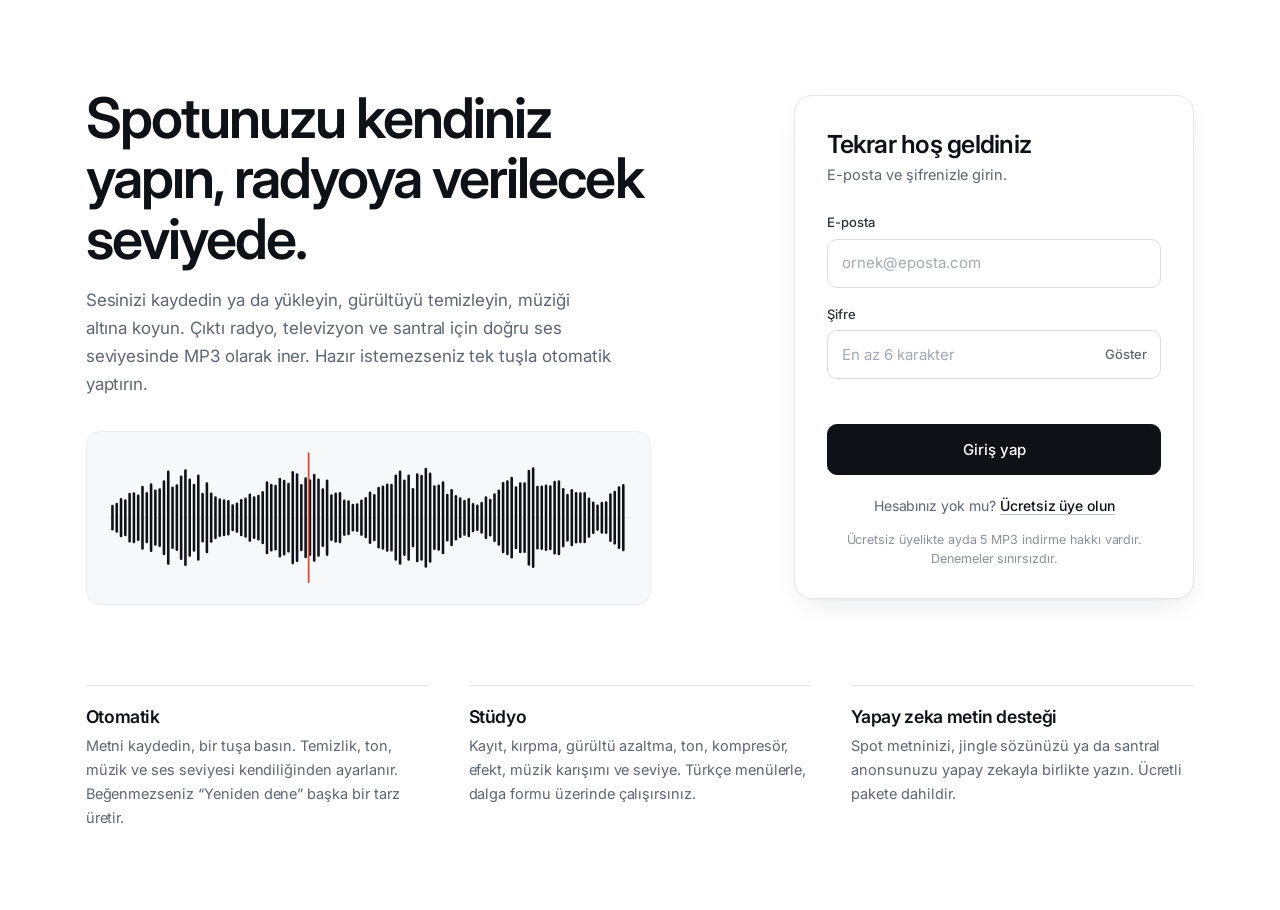
==== index.html @ ac388d84 "Add files via upload" ====
<!doctype html><html lang="tr"><head><meta charset="utf-8"><meta name="viewport" content="width=device-width,initial-scale=1,viewport-fit=cover"><link rel="preconnect" href="https://fonts.googleapis.com"><link rel="stylesheet" href="https://fonts.googleapis.com/css2?family=Inter:wght@400;450;500;600;650&display=swap&subset=latin-ext"><link rel="stylesheet" href="css/stil.css?v=87"><link rel="stylesheet" href="css/giris.css?v=87"><link rel="stylesheet" href="css/mobil.css?v=87"><link rel="icon" href="data:image/svg+xml,%3Csvg xmlns=%27http://www.w3.org/2000/svg%27 viewBox=%270 0 40 40%27%3E%3Ccircle cx=%2720%27 cy=%2720%27 r=%2720%27 fill=%27%23e03a2c%27/%3E%3Cg fill=%27%23fff%27%3E%3Crect x=%278%27 y=%2716.5%27 width=%272.6%27 height=%277%27 rx=%271.3%27/%3E%3Crect x=%2712.6%27 y=%2712%27 width=%272.6%27 height=%2716%27 rx=%271.3%27/%3E%3Crect x=%2717.2%27 y=%278.5%27 width=%272.6%27 height=%2723%27 rx=%271.3%27/%3E%3Crect x=%2721.8%27 y=%2714%27 width=%272.6%27 height=%2712%27 rx=%271.3%27/%3E%3Crect x=%2726.4%27 y=%2710.5%27 width=%272.6%27 height=%2719%27 rx=%271.3%27/%3E%3Crect x=%2731%27 y=%2716%27 width=%272.6%27 height=%278%27 rx=%271.3%27/%3E%3C/g%3E%3C/svg%3E"><link rel="manifest" href="manifest.webmanifest"><meta name="theme-color" content="#0e1116"><meta name="mobile-web-app-capable" content="yes"><meta name="apple-mobile-web-app-capable" content="yes"><meta name="apple-mobile-web-app-title" content="Ses Efekti"><meta name="apple-mobile-web-app-status-bar-style" content="black-translucent"><link rel="apple-touch-icon" href="img/apple-touch-icon.png"><title>Ses Efekti Spot Stüdyo — Radyo spotu, TV spotu, santral anonsu</title></head><body class="acikSayfa">
<div id="ustyer"></div>
<section class="kahraman">
<div>
<h1>Spotunuzu kendiniz yapın, radyoya verilecek seviyede.</h1>
<p class="alt">Sesinizi kaydedin ya da yükleyin, gürültüyü temizleyin, müziği altına koyun. Çıktı radyo, televizyon ve santral için doğru ses seviyesinde MP3 olarak iner. Hazır istemezseniz tek tuşla otomatik yaptırın.</p>
<div class="konsol" style="margin-top:2rem"><svg viewBox="0 0 612 160" role="img" aria-label="Ses dalgası örneği"><defs><linearGradient id="g" x1="0" y1="0" x2="0" y2="1"><stop offset="0" stop-color="#e0bd6a"/><stop offset="1" stop-color="#9a7a30"/></linearGradient></defs><line x1="0" y1="80" x2="612" y2="80" stroke="#323840"/><rect x="6" y="65.0" width="3" height="30.0" rx="1.5" fill="url(#g)"/><rect x="11" y="62.6" width="3" height="34.9" rx="1.5" fill="url(#g)"/><rect x="16" y="57.2" width="3" height="45.7" rx="1.5" fill="url(#g)"/><rect x="21" y="58.5" width="3" height="43.1" rx="1.5" fill="url(#g)"/><rect x="26" y="51.0" width="3" height="57.9" rx="1.5" fill="url(#g)"/><rect x="31" y="50.3" width="3" height="59.4" rx="1.5" fill="url(#g)"/><rect x="36" y="52.9" width="3" height="54.2" rx="1.5" fill="url(#g)"/><rect x="41" y="42.8" width="3" height="74.5" rx="1.5" fill="url(#g)"/><rect x="46" y="50.2" width="3" height="59.5" rx="1.5" fill="url(#g)"/><rect x="51" y="40.0" width="3" height="80.0" rx="1.5" fill="url(#g)"/><rect x="56" y="47.2" width="3" height="65.6" rx="1.5" fill="url(#g)"/><rect x="61" y="45.8" width="3" height="68.4" rx="1.5" fill="url(#g)"/><rect x="66" y="36.4" width="3" height="87.3" rx="1.5" fill="url(#g)"/><rect x="71" y="25.0" width="3" height="110.0" rx="1.5" fill="url(#g)"/><rect x="76" y="43.7" width="3" height="72.7" rx="1.5" fill="url(#g)"/><rect x="81" y="41.1" width="3" height="77.8" rx="1.5" fill="url(#g)"/><rect x="86" y="30.8" width="3" height="98.4" rx="1.5" fill="url(#g)"/><rect x="91" y="23.6" width="3" height="112.8" rx="1.5" fill="url(#g)"/><rect x="96" y="34.5" width="3" height="91.1" rx="1.5" fill="url(#g)"/><rect x="101" y="40.4" width="3" height="79.2" rx="1.5" fill="url(#g)"/><rect x="106" y="29.7" width="3" height="100.6" rx="1.5" fill="url(#g)"/><rect x="111" y="51.1" width="3" height="57.8" rx="1.5" fill="url(#g)"/><rect x="116" y="38.6" width="3" height="82.9" rx="1.5" fill="url(#g)"/><rect x="121" y="50.7" width="3" height="58.6" rx="1.5" fill="url(#g)"/><rect x="126" y="55.0" width="3" height="50.0" rx="1.5" fill="url(#g)"/><rect x="131" y="57.5" width="3" height="45.1" rx="1.5" fill="url(#g)"/><rect x="136" y="58.4" width="3" height="43.2" rx="1.5" fill="url(#g)"/><rect x="141" y="59.4" width="3" height="41.3" rx="1.5" fill="url(#g)"/><rect x="146" y="64.3" width="3" height="31.4" rx="1.5" fill="url(#g)"/><rect x="151" y="62.3" width="3" height="35.4" rx="1.5" fill="url(#g)"/><rect x="156" y="58.3" width="3" height="43.4" rx="1.5" fill="url(#g)"/><rect x="161" y="56.6" width="3" height="46.7" rx="1.5" fill="url(#g)"/><rect x="166" y="51.8" width="3" height="56.4" rx="1.5" fill="url(#g)"/><rect x="171" y="55.1" width="3" height="49.7" rx="1.5" fill="url(#g)"/><rect x="176" y="53.3" width="3" height="53.3" rx="1.5" fill="url(#g)"/><rect x="181" y="49.0" width="3" height="62.0" rx="1.5" fill="url(#g)"/><rect x="186" y="37.5" width="3" height="85.1" rx="1.5" fill="url(#g)"/><rect x="191" y="40.6" width="3" height="78.7" rx="1.5" fill="url(#g)"/><rect x="196" y="41.6" width="3" height="76.7" rx="1.5" fill="url(#g)"/><rect x="201" y="33.6" width="3" height="92.8" rx="1.5" fill="url(#g)"/><rect x="206" y="35.8" width="3" height="88.3" rx="1.5" fill="url(#g)"/><rect x="211" y="39.2" width="3" height="81.5" rx="1.5" fill="url(#g)"/><rect x="216" y="25.6" width="3" height="108.8" rx="1.5" fill="url(#g)"/><rect x="221" y="28.2" width="3" height="103.6" rx="1.5" fill="url(#g)"/><rect x="226" y="40.8" width="3" height="78.4" rx="1.5" fill="url(#g)"/><rect x="231" y="32.9" width="3" height="94.3" rx="1.5" fill="url(#g)"/><rect x="236" y="35.3" width="3" height="89.3" rx="1.5" fill="url(#g)"/><rect x="241" y="28.7" width="3" height="102.7" rx="1.5" fill="url(#g)"/><rect x="246" y="34.3" width="3" height="91.3" rx="1.5" fill="url(#g)"/><rect x="251" y="45.8" width="3" height="68.3" rx="1.5" fill="url(#g)"/><rect x="256" y="35.4" width="3" height="89.1" rx="1.5" fill="url(#g)"/><rect x="261" y="52.7" width="3" height="54.5" rx="1.5" fill="url(#g)"/><rect x="266" y="50.8" width="3" height="58.4" rx="1.5" fill="url(#g)"/><rect x="271" y="50.2" width="3" height="59.5" rx="1.5" fill="url(#g)"/><rect x="276" y="58.8" width="3" height="42.4" rx="1.5" fill="url(#g)"/><rect x="281" y="59.7" width="3" height="40.7" rx="1.5" fill="url(#g)"/><rect x="286" y="63.8" width="3" height="32.3" rx="1.5" fill="url(#g)"/><rect x="291" y="63.2" width="3" height="33.6" rx="1.5" fill="url(#g)"/><rect x="296" y="58.8" width="3" height="42.4" rx="1.5" fill="url(#g)"/><rect x="301" y="56.0" width="3" height="48.0" rx="1.5" fill="url(#g)"/><rect x="306" y="49.4" width="3" height="61.2" rx="1.5" fill="url(#g)"/><rect x="311" y="52.4" width="3" height="55.1" rx="1.5" fill="url(#g)"/><rect x="316" y="44.1" width="3" height="71.9" rx="1.5" fill="url(#g)"/><rect x="321" y="42.6" width="3" height="74.7" rx="1.5" fill="url(#g)"/><rect x="326" y="40.2" width="3" height="79.6" rx="1.5" fill="url(#g)"/><rect x="331" y="40.5" width="3" height="78.9" rx="1.5" fill="url(#g)"/><rect x="336" y="29.7" width="3" height="100.6" rx="1.5" fill="url(#g)"/><rect x="341" y="25.1" width="3" height="109.8" rx="1.5" fill="url(#g)"/><rect x="346" y="35.6" width="3" height="88.9" rx="1.5" fill="url(#g)"/><rect x="351" y="29.7" width="3" height="100.6" rx="1.5" fill="url(#g)"/><rect x="356" y="45.4" width="3" height="69.2" rx="1.5" fill="url(#g)"/><rect x="361" y="28.1" width="3" height="103.8" rx="1.5" fill="url(#g)"/><rect x="366" y="29.9" width="3" height="100.2" rx="1.5" fill="url(#g)"/><rect x="371" y="21.7" width="3" height="116.7" rx="1.5" fill="url(#g)"/><rect x="376" y="27.5" width="3" height="105.0" rx="1.5" fill="url(#g)"/><rect x="381" y="42.2" width="3" height="75.6" rx="1.5" fill="url(#g)"/><rect x="386" y="41.4" width="3" height="77.2" rx="1.5" fill="url(#g)"/><rect x="391" y="37.5" width="3" height="85.1" rx="1.5" fill="url(#g)"/><rect x="396" y="52.2" width="3" height="55.6" rx="1.5" fill="url(#g)"/><rect x="401" y="46.6" width="3" height="66.7" rx="1.5" fill="url(#g)"/><rect x="406" y="53.5" width="3" height="53.0" rx="1.5" fill="url(#g)"/><rect x="411" y="56.3" width="3" height="47.4" rx="1.5" fill="url(#g)"/><rect x="416" y="59.0" width="3" height="42.1" rx="1.5" fill="url(#g)"/><rect x="421" y="57.2" width="3" height="45.6" rx="1.5" fill="url(#g)"/><rect x="426" y="63.0" width="3" height="33.9" rx="1.5" fill="url(#g)"/><rect x="431" y="64.5" width="3" height="31.0" rx="1.5" fill="url(#g)"/><rect x="436" y="61.3" width="3" height="37.4" rx="1.5" fill="url(#g)"/><rect x="441" y="55.1" width="3" height="49.9" rx="1.5" fill="url(#g)"/><rect x="446" y="58.0" width="3" height="44.0" rx="1.5" fill="url(#g)"/><rect x="451" y="51.5" width="3" height="57.0" rx="1.5" fill="url(#g)"/><rect x="456" y="47.1" width="3" height="65.7" rx="1.5" fill="url(#g)"/><rect x="461" y="38.5" width="3" height="83.0" rx="1.5" fill="url(#g)"/><rect x="466" y="36.3" width="3" height="87.4" rx="1.5" fill="url(#g)"/><rect x="471" y="32.4" width="3" height="95.2" rx="1.5" fill="url(#g)"/><rect x="476" y="43.3" width="3" height="73.5" rx="1.5" fill="url(#g)"/><rect x="481" y="38.6" width="3" height="82.9" rx="1.5" fill="url(#g)"/><rect x="486" y="38.8" width="3" height="82.4" rx="1.5" fill="url(#g)"/><rect x="491" y="24.1" width="3" height="111.8" rx="1.5" fill="url(#g)"/><rect x="496" y="21.4" width="3" height="117.2" rx="1.5" fill="url(#g)"/><rect x="501" y="42.9" width="3" height="74.1" rx="1.5" fill="url(#g)"/><rect x="506" y="42.4" width="3" height="75.2" rx="1.5" fill="url(#g)"/><rect x="511" y="41.4" width="3" height="77.3" rx="1.5" fill="url(#g)"/><rect x="516" y="42.1" width="3" height="75.9" rx="1.5" fill="url(#g)"/><rect x="521" y="37.0" width="3" height="86.0" rx="1.5" fill="url(#g)"/><rect x="526" y="36.3" width="3" height="87.5" rx="1.5" fill="url(#g)"/><rect x="531" y="45.3" width="3" height="69.3" rx="1.5" fill="url(#g)"/><rect x="536" y="52.2" width="3" height="55.7" rx="1.5" fill="url(#g)"/><rect x="541" y="46.6" width="3" height="66.7" rx="1.5" fill="url(#g)"/><rect x="546" y="50.0" width="3" height="60.0" rx="1.5" fill="url(#g)"/><rect x="551" y="50.4" width="3" height="59.3" rx="1.5" fill="url(#g)"/><rect x="556" y="50.2" width="3" height="59.5" rx="1.5" fill="url(#g)"/><rect x="561" y="56.5" width="3" height="46.9" rx="1.5" fill="url(#g)"/><rect x="566" y="61.1" width="3" height="37.8" rx="1.5" fill="url(#g)"/><rect x="571" y="64.6" width="3" height="30.8" rx="1.5" fill="url(#g)"/><rect x="576" y="61.4" width="3" height="37.3" rx="1.5" fill="url(#g)"/><rect x="581" y="60.9" width="3" height="38.2" rx="1.5" fill="url(#g)"/><rect x="586" y="51.6" width="3" height="56.8" rx="1.5" fill="url(#g)"/><rect x="591" y="48.6" width="3" height="62.8" rx="1.5" fill="url(#g)"/><rect x="596" y="43.4" width="3" height="73.1" rx="1.5" fill="url(#g)"/><rect x="601" y="40.9" width="3" height="78.2" rx="1.5" fill="url(#g)"/><line x1="236" y1="4" x2="236" y2="156" stroke="#e0452f" stroke-width="2"/></svg></div>
</div>
<div class="kart giris-kutu" id="giris">
<h2 class="gbaslik" id="gBaslik">Tekrar hoş geldiniz</h2>
<p class="galt" id="gAlt">E-posta ve şifrenizle girin.</p>
<form id="f" autocomplete="on">
<div class="alan" id="adAlan" style="display:none"><label for="ad">Ad Soyad</label><input id="ad" type="text" autocomplete="name" placeholder="Adınız ve soyadınız"></div>
<div class="alan" id="telAlan" style="display:none"><label for="tel">Telefon <span class="ops">(isteğe bağlı)</span></label><input id="tel" type="tel" autocomplete="tel" placeholder="05XX XXX XX XX"><div class="ipucu">Size bildirim ve güncellemeleri iletebilmemiz için telefon numaranızı yazmanız iyi olur.</div></div>
<div class="alan"><label for="eposta">E-posta</label><input id="eposta" type="email" required autocomplete="email" placeholder="ornek@eposta.com"></div>
<div class="alan"><label for="sifre">Şifre</label><div class="sifreKap"><input id="sifre" type="password" required minlength="6" autocomplete="current-password" placeholder="En az 6 karakter"><button type="button" id="goz" class="goz" aria-label="Şifreyi göster">Göster</button></div></div>
<div class="hata" id="hata"></div>
<button class="btn ana gonder" id="gonder">Giriş yap</button>
<p class="gdeg" id="gDeg">Hesabınız yok mu? <a href="#" id="sk-kayit">Ücretsiz üye olun</a></p>
<p class="gnot">Ücretsiz üyelikte ayda 5 MP3 indirme hakkı vardır. Denemeler sınırsızdır.</p>
</form></div>
</section>
<section class="kapilar"><div class="izgara g3">
<div class="kart kapi"><h3>Otomatik</h3><p>Metni kaydedin, bir tuşa basın. Temizlik, ton, müzik ve ses seviyesi kendiliğinden ayarlanır. Beğenmezseniz “Yeniden dene” başka bir tarz üretir.</p></div>
<div class="kart kapi"><h3>Stüdyo</h3><p>Kayıt, kırpma, gürültü azaltma, ton, kompresör, efekt, müzik karışımı ve seviye. Türkçe menülerle, dalga formu üzerinde çalışırsınız.</p></div>
<div class="kart kapi"><h3>Yapay zeka metin desteği</h3><p>Spot metninizi, jingle sözünüzü ya da santral anonsunuzu yapay zekayla birlikte yazın. Ücretli pakete dahildir.</p></div>
</div></section>
<script src="js/vendor/supabase.js"></script><script src="js/config.js?v=87"></script><script src="js/veri.js?v=87"></script><script src="js/dil.js?v=87"></script><script src="js/ortak.js?v=87"></script>
<script>
(async function(){
 var o=await Veri.oturum(); await ustCubuk('',o);
 var kayit=false;
 function telTemizle(s){s=(s||'').replace(/[\s()\-]/g,'');if(!s)return '';var m=s.match(/^(?:\+90|90|0)?(5\d{9})$/);return m?('0'+m[1]):null;}
 function mod(k){kayit=k;$('#adAlan').style.display=k?'block':'none';$('#telAlan').style.display=k?'block':'none';$('#gonder').textContent=k?'Ücretsiz üye ol':'Giriş yap';$('#gBaslik').textContent=k?'Hesabınızı oluşturun':'Tekrar hoş geldiniz';$('#gAlt').textContent=k?'Spotunuzu hemen yapmaya başlayın.':'E-posta ve şifrenizle girin.';$('#gDeg').innerHTML=k?'Zaten üye misiniz? <a href="#" id="sk-giris">Giriş yapın</a>':'Hesabınız yok mu? <a href="#" id="sk-kayit">Ücretsiz üye olun</a>';$('#sifre').autocomplete=k?'new-password':'current-password';$('#hata').textContent='';bagla();}
 function bagla(){var a=$('#sk-giris'),b=$('#sk-kayit');if(a)a.onclick=function(e){e.preventDefault();mod(false)};if(b)b.onclick=function(e){e.preventDefault();mod(true)};}
 bagla();
 $('#goz').onclick=function(){var s=$('#sifre'),g=s.type==='password';s.type=g?'text':'password';this.textContent=g?'Gizle':'Göster';this.setAttribute('aria-label',g?'Şifreyi gizle':'Şifreyi göster');};
 if(o){$('#giris').innerHTML='<h3 style="font-size:1.6rem;margin-bottom:.6rem">Hoş geldiniz</h3><p class="sol" style="margin-bottom:1rem">'+esc(o.ad||o.email)+' olarak giriş yaptınız.</p><a class="btn ana" href="studyo">Stüdyoya git</a> <a class="btn" href="panel">Panelim</a>';return;}
 $('#f').onsubmit=async function(e){e.preventDefault();$('#hata').textContent='';$('#gonder').disabled=true;
  try{ var tel=telTemizle($('#tel').value); if(kayit&&tel===null) throw new Error('Telefon numarasını 05XX XXX XX XX biçiminde yazın ya da boş bırakın.');
   if(kayit) await Veri.kayit($('#eposta').value.trim(),$('#sifre').value,$('#ad').value.trim(),tel||''); else await Veri.giris($('#eposta').value.trim(),$('#sifre').value); location.href='studyo'; }
  catch(x){$('#hata').textContent=x.message;} $('#gonder').disabled=false;};
})();
</script></body></html>
---- css/stil.css ----
:root{--bg:#121417;--y1:#181b1f;--y2:#1f2328;--y3:#292e35;--cizgi:#323840;--yazi:#e9e4d8;--sol:#a39f93;--pirinc:#c8a24c;--pirinc2:#e0bd6a;--kirmizi:#e0452f;--yesil:#5fae8a;--muzik:#4f9aa0;--ses:#c8a24c;--r:6px}
*{box-sizing:border-box;margin:0}
html,body{height:100%}
body{background:var(--bg);color:var(--yazi);font:15px/1.5 'Barlow',system-ui,sans-serif;-webkit-font-smoothing:antialiased;font-variant-numeric:tabular-nums}
a{color:var(--pirinc2);text-decoration:none}a:hover{text-decoration:underline}
h1,h2,h3{font-family:'Barlow Condensed','Barlow',sans-serif;font-weight:600;letter-spacing:.01em;line-height:1.1}
button,input,select,textarea{font:inherit;color:inherit}
:focus-visible{outline:2px solid var(--pirinc2);outline-offset:2px}
.btn{background:var(--y3);border:1px solid var(--cizgi);color:var(--yazi);padding:.5rem .95rem;border-radius:var(--r);cursor:pointer;transition:background .15s,border-color .15s}
.btn:hover{background:#333a43;border-color:#47505b}
.btn.ana{background:var(--pirinc);border-color:var(--pirinc);color:#1a1507;font-weight:600}
.btn.ana:hover{background:var(--pirinc2)}
.btn.kayit{background:var(--kirmizi);border-color:var(--kirmizi);color:#fff;font-weight:600}
.btn.kucuk{padding:.25rem .6rem;font-size:13px}
.btn:disabled{opacity:.45;cursor:not-allowed}
input[type=text],input[type=email],input[type=password],input[type=number],input[type=search],select,textarea{background:var(--y1);border:1px solid var(--cizgi);border-radius:var(--r);padding:.5rem .65rem;width:100%}
input:focus,select:focus,textarea:focus{border-color:var(--pirinc);outline:none}
label{display:block;font-size:13px;color:var(--sol);margin-bottom:.25rem}
.ust{display:flex;align-items:center;gap:1.2rem;padding:.7rem 1.2rem;background:var(--y1);border-bottom:1px solid var(--cizgi)}
.logo{font-family:'Barlow Condensed';font-weight:700;font-size:1.45rem;letter-spacing:.02em;color:var(--yazi)}
.logo i{display:inline-block;width:.55em;height:.55em;border-radius:50%;background:var(--kirmizi);margin-right:.35em;vertical-align:.05em}
.ust nav{display:flex;gap:1rem;flex:1}
.ust nav a{color:var(--sol)}.ust nav a.acik,.ust nav a:hover{color:var(--yazi);text-decoration:none}
.sag{display:flex;align-items:center;gap:.8rem;font-size:14px;color:var(--sol)}
.kota{background:var(--y2);border:1px solid var(--cizgi);border-radius:99px;padding:.2rem .8rem;color:var(--yazi);font-size:13px}
.sayfa{max-width:1100px;margin:0 auto;padding:1.5rem 1.2rem 4rem}
.kart{background:var(--y1);border:1px solid var(--cizgi);border-radius:10px;padding:1.2rem}
.izgara{display:grid;gap:1rem}
.g3{grid-template-columns:repeat(auto-fit,minmax(250px,1fr))}
.g4{grid-template-columns:repeat(auto-fit,minmax(170px,1fr))}
.sayi{font-family:'Barlow Condensed';font-size:2.4rem;font-weight:600;color:var(--pirinc2)}
.sol{color:var(--sol)}
table{width:100%;border-collapse:collapse}
th,td{text-align:left;padding:.55rem .6rem;border-bottom:1px solid var(--cizgi);font-size:14px}
th{color:var(--sol);font-weight:500}
.etiket{display:inline-block;padding:.05rem .55rem;border-radius:99px;font-size:12px;background:var(--y3);border:1px solid var(--cizgi)}
.etiket.p{background:rgba(200,162,76,.15);border-color:var(--pirinc);color:var(--pirinc2)}
#toast{position:fixed;bottom:1.2rem;left:50%;transform:translateX(-50%);background:var(--y3);border:1px solid var(--pirinc);padding:.6rem 1rem;border-radius:var(--r);z-index:99;opacity:0;pointer-events:none;transition:opacity .2s}
#toast.goster{opacity:1}
.sekme{display:flex;gap:.2rem;border-bottom:1px solid var(--cizgi);margin-bottom:1rem;flex-wrap:wrap}
.sekme button{background:none;border:0;padding:.6rem 1rem;color:var(--sol);cursor:pointer;border-bottom:2px solid transparent}
.sekme button.acik{color:var(--yazi);border-color:var(--pirinc)}
.deneme{background:rgba(200,162,76,.12);border-bottom:1px solid var(--pirinc);padding:.35rem 1rem;font-size:13px;text-align:center}
/* giriş sayfası */
.kahraman{display:grid;grid-template-columns:1.15fr 1fr;gap:3rem;align-items:center;max-width:1100px;margin:0 auto;padding:4rem 1.2rem 2rem}
.kahraman h1{font-size:clamp(2.6rem,6vw,4.6rem);margin-bottom:1rem}
.kahraman p.alt{color:var(--sol);font-size:1.1rem;max-width:34em}
.konsol{background:var(--y1);border:1px solid var(--cizgi);border-radius:12px;padding:1rem}
.konsol svg{width:100%;height:auto;display:block}
.kapilar{max-width:1100px;margin:0 auto;padding:1rem 1.2rem 4rem}
.kapi{padding:1.2rem}.kapi h3{font-size:1.5rem;margin-bottom:.4rem}.kapi p{color:var(--sol);font-size:14px}
.yakinda{opacity:.6}
.giris-kutu{max-width:400px;padding:1.8rem 1.6rem;border-radius:14px;box-shadow:0 20px 50px rgba(0,0,0,.35)}
.giris-kutu .alan{margin-bottom:1rem}
.giris-kutu label{display:block;font-size:13px;color:var(--sol);margin-bottom:.3rem}
.giris-kutu input{padding:.75rem .85rem;border-radius:9px;font-size:15px}
.gbaslik{font-size:1.9rem;margin-bottom:.25rem}.galt{color:var(--sol);font-size:14px;margin-bottom:1.3rem}
.sifreKap{position:relative}.sifreKap input{padding-right:4.6rem}
.goz{position:absolute;right:.4rem;top:50%;transform:translateY(-50%);background:none;border:0;color:var(--pirinc2);cursor:pointer;font-size:13px;padding:.35rem .5rem;border-radius:6px}.goz:hover{background:var(--y3)}
.gonder{width:100%;padding:.8rem;border-radius:9px;font-size:16px}
.gdeg{text-align:center;margin-top:1rem;font-size:14px}.gnot{text-align:center;color:var(--sol);font-size:12.5px;margin-top:.7rem}
.hata{color:#ff8f7e;font-size:14px;min-height:1.3em;margin:.4rem 0}
@media(max-width:800px){.kahraman{grid-template-columns:1fr;padding-top:2rem}.ust{flex-wrap:wrap}}
@media(prefers-reduced-motion:reduce){*{transition:none!important;animation:none!important}}
:root{color-scheme:dark}input[type=date]{background:var(--y1);border:1px solid var(--cizgi);border-radius:var(--r);padding:.4rem .5rem}
.logo b{font-weight:700}.logo span{font-weight:500;opacity:.55}
.gbBtn{background:transparent;border:1px solid var(--cizgi);color:var(--yazi);border-radius:8px;padding:.3rem .8rem;font-size:13.5px;cursor:pointer}.gbBtn:hover{border-color:#8fb0e6;color:#1f5fd6}

.ops{opacity:.65;font-weight:400}.ipucu{color:var(--sol);font-size:12.5px;margin-top:.35rem}
.logo .logoIk{display:inline-block;vertical-align:-.25em;margin-right:.45em}
#altBilgi{text-align:center;padding:1.6rem 1rem 2.2rem;font-size:13px;color:var(--sol)}#altBilgi a{color:inherit;text-decoration:none;font-weight:600}
.hkSayfa{max-width:760px}.hkSayfa h1{font-size:2rem;margin:.2rem 0 1rem}.hkSayfa p{line-height:1.75;margin:0 0 1.1rem;font-size:16px}.hkSayfa .hkIletisim{margin-top:1.6rem;padding-top:1.2rem;border-top:1px solid var(--cizgi)}
.hkSayfa h2{font-size:1.15rem;margin:1.4rem 0 .4rem}#altBilgi a{color:inherit;text-decoration:underline}
.ust .logo{display:inline-flex;align-items:center}.ust .logo b{line-height:1;display:block}.ust .logo span{line-height:1}
.ust .logo b{position:relative;top:.1em}
---- css/giris.css ----
/* Ana sayfa: beyaz, sade, kurumsal */
body.acikSayfa{--bg:#fff;--y1:#fff;--y2:#f5f6f8;--y3:#f0f1f4;--cizgi:#e4e6eb;--yazi:#0e1116;--sol:#5d6572;--pirinc:#0e1116;--pirinc2:#0e1116;--kirmizi:#e0452f;
 background:#fff;color:#0e1116;font:15px/1.6 'Inter',system-ui,-apple-system,'Segoe UI',sans-serif;letter-spacing:-.003em;color-scheme:light}
body.acikSayfa a{color:#0e1116;text-decoration:underline;text-decoration-color:#b9bec7;text-underline-offset:3px}
body.acikSayfa a:hover{text-decoration-color:#0e1116}
body.acikSayfa h1,body.acikSayfa h2,body.acikSayfa h3{font-family:'Inter',system-ui,sans-serif;font-weight:600;letter-spacing:-.025em;line-height:1.12}
/* üst çubuk */
body.acikSayfa .ust{background:#fff;border-bottom:1px solid #eceef2;padding:.85rem 1.6rem}
body.acikSayfa .logo{font-family:'Inter',system-ui,sans-serif;font-size:1.08rem;letter-spacing:-.02em;text-decoration:none;color:#0e1116}
body.acikSayfa .logo b{font-weight:650}.body .logo span{opacity:.5}
body.acikSayfa .logo span{font-weight:450;opacity:.5}
body.acikSayfa .ust nav a{color:#5d6572;text-decoration:none;font-size:14px}
body.acikSayfa .ust nav a:hover,body.acikSayfa .ust nav a.acik{color:#0e1116}
body.acikSayfa .sag{color:#5d6572}
body.acikSayfa .dilSec{border-color:#dfe2e8;border-radius:8px}
body.acikSayfa .dilSec button{color:#5d6572;font-weight:500}
body.acikSayfa .dilSec button.acik{background:#0e1116;color:#fff}
body.acikSayfa .btn{background:#fff;border:1px solid #dfe2e8;color:#0e1116;border-radius:9px;padding:.45rem .9rem;font-weight:500;text-decoration:none}
body.acikSayfa .btn:hover{background:#f5f6f8;border-color:#c9ced6}
body.acikSayfa .btn.ana{background:#0e1116;border-color:#0e1116;color:#fff}
body.acikSayfa .btn.ana:hover{background:#2a2f38}
/* ilk ekran */
body.acikSayfa .kahraman{max-width:1160px;grid-template-columns:1.1fr .9fr;gap:5rem;padding:5.5rem 1.6rem 3rem;align-items:center}
body.acikSayfa .kahraman h1{font-size:clamp(2.3rem,4.4vw,3.5rem);font-weight:600;letter-spacing:-.035em;line-height:1.08;margin-bottom:1.1rem;max-width:14em}
body.acikSayfa .kahraman p.alt{color:#5d6572;font-size:1.06rem;line-height:1.65;max-width:31em}
body.acikSayfa .konsol{background:#f7f8fa!important;border:1px solid #eceef2!important;border-radius:14px!important;padding:1.1rem 1.2rem!important}
body.acikSayfa .konsol svg rect{fill:#0e1116}
body.acikSayfa .konsol svg line:first-of-type{stroke:#dfe2e8}
/* giriş kartı */
body.acikSayfa .giris-kutu{max-width:400px;width:100%;justify-self:end;background:#fff;border:1px solid #e4e6eb;border-radius:18px;padding:2.2rem 2rem 1.8rem;box-shadow:0 1px 2px rgba(16,24,40,.04),0 12px 32px -12px rgba(16,24,40,.12)}
body.acikSayfa .gbaslik{font-size:1.55rem;font-weight:600;letter-spacing:-.03em;margin-bottom:.3rem}
body.acikSayfa .galt{color:#5d6572;font-size:14.5px;margin-bottom:1.6rem}
body.acikSayfa .giris-kutu label{font-size:13px;font-weight:500;color:#2a2f38;margin-bottom:.35rem}
body.acikSayfa .giris-kutu input{background:#fff;border:1px solid #d9dce2;border-radius:10px;padding:.72rem .85rem;font-size:15px;color:#0e1116;transition:border-color .15s,box-shadow .15s}
body.acikSayfa .giris-kutu input::placeholder{color:#a3a9b4}
body.acikSayfa .giris-kutu input:focus{border-color:#0e1116;box-shadow:0 0 0 3px rgba(14,17,22,.08);outline:none}
body.acikSayfa .goz{color:#5d6572;font-weight:500}.body .goz:hover{background:#f0f1f4}
body.acikSayfa .goz:hover{background:#f0f1f4;color:#0e1116}
body.acikSayfa .gonder{background:#0e1116;border:1px solid #0e1116;color:#fff;border-radius:10px;padding:.78rem;font-size:15px;font-weight:500;margin-top:.3rem}
body.acikSayfa .gonder:hover{background:#2a2f38}
body.acikSayfa .gdeg{color:#5d6572;font-size:14px;margin-top:1.2rem}
body.acikSayfa .gdeg a{color:#0e1116;font-weight:500}
body.acikSayfa .gnot{color:#8a919c;font-size:12.5px;margin-top:.9rem;line-height:1.5}
body.acikSayfa .hata{color:#c8321d}
/* üç kapı */
body.acikSayfa .kapilar{max-width:1160px;padding:2rem 1.6rem 5rem}
body.acikSayfa .kapilar .izgara{gap:2.5rem}
body.acikSayfa .kart.kapi{background:transparent;border:0;border-top:1px solid #e4e6eb;border-radius:0;padding:1.3rem 0 0;box-shadow:none}
body.acikSayfa .kapi h3{font-size:1.1rem;font-weight:600;letter-spacing:-.02em;margin-bottom:.45rem}
body.acikSayfa .kapi p{color:#5d6572;font-size:14.5px;line-height:1.65}
body.acikSayfa .yakinda{opacity:.55}
body.acikSayfa #toast{background:#0e1116;color:#fff;border-color:#0e1116}
@media(max-width:860px){body.acikSayfa .kahraman{grid-template-columns:1fr;gap:2.5rem;padding-top:2.5rem}body.acikSayfa .giris-kutu{justify-self:stretch;max-width:none}}

body.acikSayfa .ops{color:#8a919c;font-weight:400}
body.acikSayfa .ipucu{color:#8a919c;font-size:12.5px;margin-top:.35rem;line-height:1.45}
---- css/mobil.css ----
/* Telefon ve dar ekranlar (en son yüklenir, yalnızca küçük ekranı etkiler) */
@media (max-width:820px){
  html,body{overflow-x:hidden;overscroll-behavior-y:contain}
  body.st .pen .bas{touch-action:none}
  .ust,body.st .ust,body.acikSayfa .ust{padding:.5rem .8rem!important;gap:.35rem .8rem!important;flex-wrap:wrap}
  .ust .logo{font-size:1.15rem;order:1}
  .ust .sag{order:2;margin-left:auto;gap:.4rem;font-size:12px;flex-wrap:wrap;justify-content:flex-end}
  .ust nav{order:3;flex:0 0 100%;gap:1.3rem;padding-top:.1rem}
  .ust nav a{font-size:14px;padding:.15rem 0}
  .sag>span:not(.plan):not(.kota){display:none}
  .sag .plan,.sag .kota{font-size:11.5px;padding:.15rem .55rem}
  .sag .gbBtn{font-size:11.5px;padding:.2rem .55rem}
  .sag .btn.kucuk,.sag .gbBtn{padding:.25rem .6rem;font-size:12px;min-height:0!important}
  .sonucKutu{height:150px}
  .dilSec button{padding:.2rem .5rem;font-size:11.5px}
  .ustDisa{display:inline-flex!important;font-size:12px!important;padding:.3rem .55rem!important;gap:.3rem!important;border-radius:6px!important;box-shadow:none!important;white-space:nowrap}
  .ustDisa svg{width:14px!important;height:14px!important}
  .sekmeler{overflow-x:auto;flex-wrap:nowrap;-webkit-overflow-scrolling:touch;scrollbar-width:none}
  .sekmeler::-webkit-scrollbar{display:none}
  .sekmeler button{flex:0 0 auto;white-space:nowrap;padding:.55rem .95rem!important;font-size:14px!important}
  .sekmeler .hizli{display:none}
  .sekmeler .sagdurum{position:fixed;left:50%;bottom:16px;transform:translateX(-50%);background:#1d2430;color:#fff;border-radius:99px;padding:.45rem 1.1rem;z-index:3000;margin:0;font-size:13px}
  .sekmeler .sagdurum:has(#dMesaj:empty){display:none}
  .menu{flex-wrap:wrap}.menu>div>button{padding:.4rem .55rem!important;font-size:13px!important}
  .bankaKutu,.otoKutu,.bizeSayfa{padding-left:14px!important;padding-right:14px!important}
  .btn{min-height:42px}
  .sayfa{padding:1rem 14px 3rem}
  .kart{padding:1rem}
  .kart table,.sayfa table{display:block;overflow-x:auto;white-space:nowrap;max-width:100%}
  #sekme{overflow-x:auto;flex-wrap:nowrap}#sekme button{white-space:nowrap;flex:0 0 auto}
  .izgara.g4{grid-template-columns:1fr 1fr}
  .pkGrid{grid-template-columns:1fr!important}
}


/* ===== Uygulama gibi telefon düzeni (yalnızca dar ekran) ===== */
#altSekme{display:none}
#mobSerit{display:none}
@media (max-width:820px){
  body.st .deneme{display:none}
  body.st .ust{flex-wrap:nowrap!important;padding:.45rem .8rem!important;gap:.5rem!important;min-height:48px}
  body.st .ust nav,body.st .ust .dilSec,body.st .sag .plan,body.st .sag .gbBtn{display:none!important}
  body.st .ust .logo{font-size:1.05rem}
  body.st .ust .logo span{display:none}
  body.st .ust .sag{flex-wrap:nowrap;gap:.4rem}
  body.st .sekmeler{display:none!important}
  body.st .arac{display:none!important}
  body.st .menu{font-size:12px;flex-wrap:wrap;padding:0 .3rem}
  body.st .menu .otoSekme{margin:4px 6px 4px auto!important}
  body.st .pen{left:4px!important;width:calc(100% - 8px)!important;min-width:0}
  body.st .panel{bottom:calc(58px + env(safe-area-inset-bottom,0px))!important}
  body.st .sekmeler .sagdurum{bottom:76px}
  .ust{align-items:center}
  .ust .sag .dilSec,.ust .sag .plan,.ust .sag .gbBtn,.ust .sag .kota{display:none!important}
  .ust .sag{flex-wrap:nowrap!important}
  .ust .logo{flex:0 1 auto;font-size:1.05rem}.ust .logo span{display:none}
  .deneme{font-size:11px;padding:.3rem .6rem}
  .ust nav{order:3;flex:0 0 100%}
  .ust{flex-wrap:wrap!important}
  body.st .ust{flex-wrap:nowrap!important}
  body.st .menu .otoSekme{display:none!important}
  #mobSerit{display:grid;grid-template-columns:repeat(3,1fr);gap:5px;padding:5px 6px;background:#eceae6;border-bottom:1px solid #cfd4da}
  #mobSerit .mAyir{display:none}
  #mobSerit button{min-height:0;height:32px;padding:0 .3rem;border-radius:6px;border:1px solid #c3c9d1;background:#fff;color:#1d2430;font-size:12px;font-weight:700;line-height:1.05;white-space:nowrap;overflow:hidden;text-overflow:ellipsis}
  #mobSerit .mKayit,#mobSerit .mOto{background:linear-gradient(180deg,#f0594a,#d8372a);border-color:#b9301d;color:#fff}
  #mobSerit .mKayit.kayitta{background:#111827;border-color:#111827}
  #mobSerit .mSil{background:#fff1ef;border-color:#e6a49c;color:#b8281c}
  #mobSerit [data-m=efekt],#mobSerit [data-m=dip]{background:linear-gradient(180deg,#fff4ea,#ffe3cd);border-color:#f0a366;color:#b8431a;font-size:11.5px}
  body.st .menu>div{position:static}
  body.st .acilir{position:fixed;left:8px;right:8px;top:auto;bottom:calc(66px + env(safe-area-inset-bottom,0px));min-width:0;max-height:62vh;border-radius:12px;z-index:3300;box-shadow:0 8px 30px rgba(0,0,0,.35)}
  body.st .acilir button{padding:.7rem 1rem;font-size:15px;gap:.6rem}
  body.st .acilir button span,body.st .acilir button small{display:none}
  body.st .acilir button{padding:.8rem 1rem}
  #altSekme{display:flex;position:fixed;left:0;right:0;bottom:0;z-index:3200;background:#fff;border-top:1px solid #cfd4da;padding-bottom:env(safe-area-inset-bottom,0px);box-shadow:0 -2px 10px rgba(0,0,0,.06)}
  #altSekme button,#altSekme a{flex:1 1 0;min-width:0;display:flex;flex-direction:column;align-items:center;justify-content:center;gap:3px;height:58px;background:none;border:0;color:#6b7482;font-size:10.5px;font-weight:600;cursor:pointer;text-decoration:none;-webkit-tap-highlight-color:transparent}
  #altSekme svg{width:23px;height:23px;fill:none;stroke:currentColor;stroke-width:1.8;stroke-linecap:round;stroke-linejoin:round}
  #altSekme .acik{color:#d83a2c}
  .yzSayfa{padding:10px 10px 12px!important}
  .yzSayfa{height:auto!important;min-height:100%}
  .yzSohbet{min-height:calc(100dvh - 58px - 90px)!important;height:auto!important}
  .yzMesajlar{min-height:150px;max-height:48dvh}
  .yzUst{padding:.7rem .9rem!important;gap:.5rem!important}.yzUst h2{font-size:1.2rem!important}.yzUst .yzAlt{display:none}
  .yzTurler{padding:.45rem .8rem .1rem!important;flex-wrap:nowrap!important;gap:.3rem!important}.yzTurler button{padding:.22rem .2rem!important;font-size:11.5px!important;white-space:nowrap}
  .yzOneri{padding:0 .8rem .7rem!important;gap:.4rem!important}.yzOneri .chip{font-size:12px!important;padding:.6rem .2rem!important;white-space:nowrap!important}
  .yzGiris{padding:.4rem .8rem .5rem!important;flex-direction:column!important;gap:.4rem!important}.yzGiris textarea{width:100%!important;min-height:112px!important;font-size:16px!important}.yzGiris .btn{width:100%!important}
  .yzM{max-width:92%!important}
  .bizeSayfa{padding-bottom:1.5rem!important}
  #kurBand{bottom:calc(68px + env(safe-area-inset-bottom,0px))}
}

/* Ana ekrana eklenmiş (uygulama gibi) açılış: çentik/güvenli alan */
@media (display-mode: standalone){
  .ust,body.st .ust,body.acikSayfa .ust{padding-top:calc(env(safe-area-inset-top,0px) + .5rem)!important}
  body{padding-bottom:env(safe-area-inset-bottom,0)}
}
#kurBand{position:fixed;left:10px;right:10px;bottom:calc(10px + env(safe-area-inset-bottom,0px));z-index:3500;background:#1d2430;color:#fff;border-radius:14px;padding:.7rem .8rem .7rem 1rem;display:flex;align-items:center;gap:.6rem;font-size:13.5px;box-shadow:0 8px 28px rgba(0,0,0,.35)}
#kurBand span{flex:1;line-height:1.35}#kurBand .btn{min-height:36px}

@media (max-width:820px){
  body.st .pen .kay{height:30px!important;touch-action:none}
  body.st .pen .kay .th{top:3px;bottom:3px;min-width:56px;border-radius:9px;background:#8f99a6;touch-action:none}
  body.st .pen .ov{touch-action:none}
  body.st .pen.tasiniyor{z-index:50;box-shadow:0 8px 24px rgba(0,0,0,.35);opacity:.92}
  body.st .pen.tasiHedef{outline:3px solid #e03a2c;outline-offset:-3px}
}
@media (max-width:820px){ body.st .pen{grid-template-rows:28px 40px minmax(40px,1fr) 30px 30px!important;min-height:0!important} }
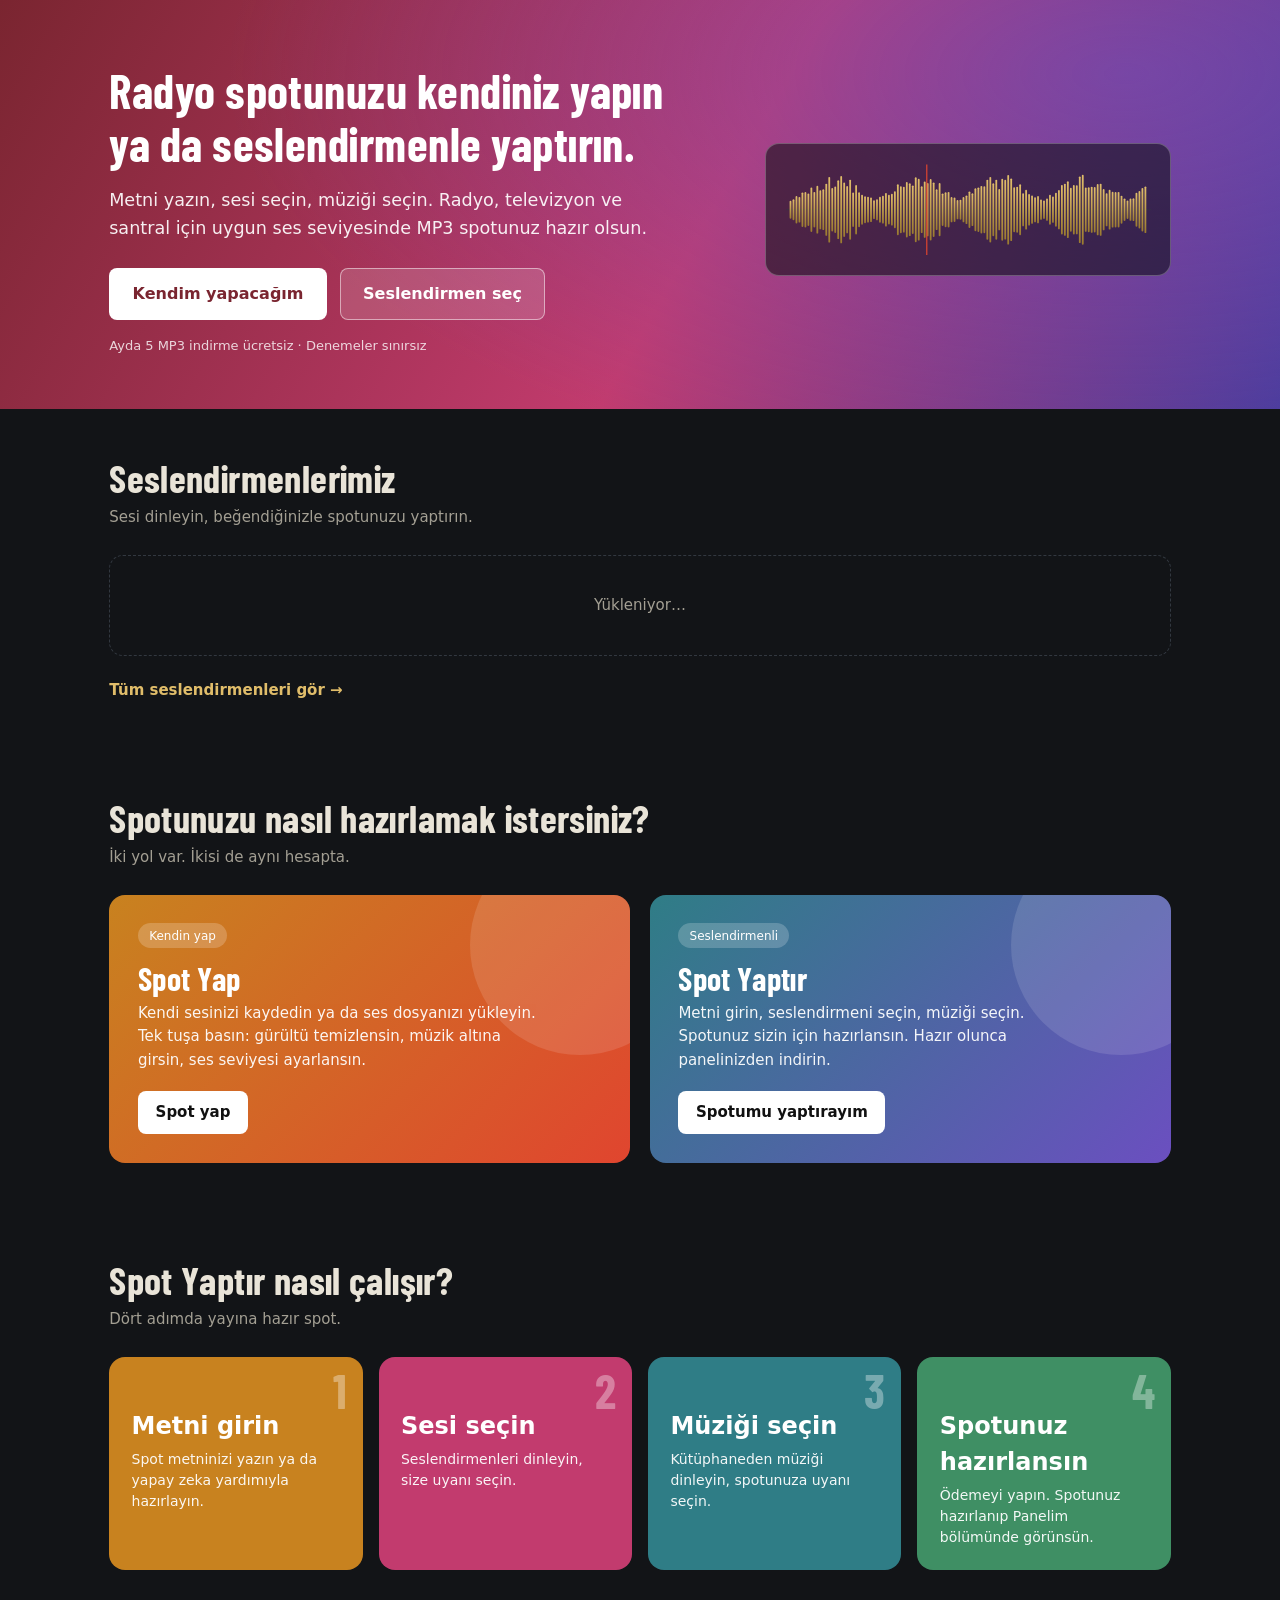
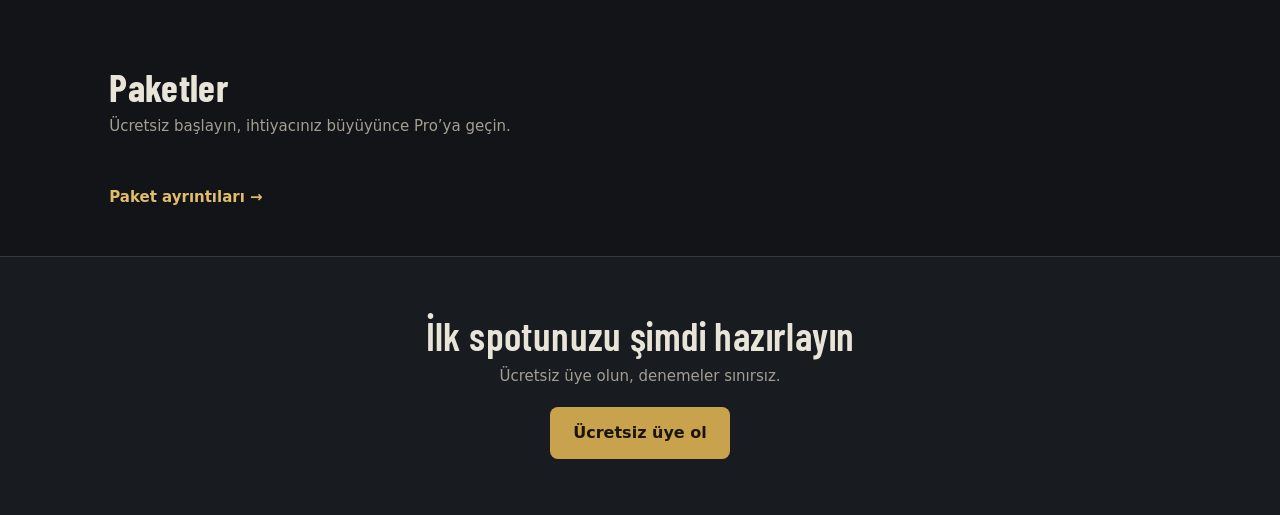
==== commit 3b354591: "Add files via upload" ====
--- a/index.html
+++ b/index.html
@@ -1,12 +1,36 @@
-<!doctype html><html lang="tr"><head><meta charset="utf-8"><meta name="viewport" content="width=device-width,initial-scale=1,viewport-fit=cover"><link rel="preconnect" href="https://fonts.googleapis.com"><link rel="stylesheet" href="https://fonts.googleapis.com/css2?family=Inter:wght@400;450;500;600;650&display=swap&subset=latin-ext"><link rel="stylesheet" href="css/stil.css?v=87"><link rel="stylesheet" href="css/giris.css?v=87"><link rel="stylesheet" href="css/mobil.css?v=87"><link rel="icon" href="data:image/svg+xml,%3Csvg xmlns=%27http://www.w3.org/2000/svg%27 viewBox=%270 0 40 40%27%3E%3Ccircle cx=%2720%27 cy=%2720%27 r=%2720%27 fill=%27%23e03a2c%27/%3E%3Cg fill=%27%23fff%27%3E%3Crect x=%278%27 y=%2716.5%27 width=%272.6%27 height=%277%27 rx=%271.3%27/%3E%3Crect x=%2712.6%27 y=%2712%27 width=%272.6%27 height=%2716%27 rx=%271.3%27/%3E%3Crect x=%2717.2%27 y=%278.5%27 width=%272.6%27 height=%2723%27 rx=%271.3%27/%3E%3Crect x=%2721.8%27 y=%2714%27 width=%272.6%27 height=%2712%27 rx=%271.3%27/%3E%3Crect x=%2726.4%27 y=%2710.5%27 width=%272.6%27 height=%2719%27 rx=%271.3%27/%3E%3Crect x=%2731%27 y=%2716%27 width=%272.6%27 height=%278%27 rx=%271.3%27/%3E%3C/g%3E%3C/svg%3E"><link rel="manifest" href="manifest.webmanifest"><meta name="theme-color" content="#0e1116"><meta name="mobile-web-app-capable" content="yes"><meta name="apple-mobile-web-app-capable" content="yes"><meta name="apple-mobile-web-app-title" content="Ses Efekti"><meta name="apple-mobile-web-app-status-bar-style" content="black-translucent"><link rel="apple-touch-icon" href="img/apple-touch-icon.png"><title>Ses Efekti Spot Stüdyo — Radyo spotu, TV spotu, santral anonsu</title></head><body class="acikSayfa">
+<!doctype html><html lang="tr"><head><meta charset="utf-8"><meta name="viewport" content="width=device-width,initial-scale=1,viewport-fit=cover"><link rel="preconnect" href="https://fonts.googleapis.com"><link rel="stylesheet" href="https://fonts.googleapis.com/css2?family=Barlow+Condensed:wght@500;600;700&family=Inter:wght@400;450;500;600;650&display=swap&subset=latin-ext"><link rel="stylesheet" href="css/stil.css?v=91"><link rel="stylesheet" href="css/vitrin.css?v=91"><link rel="stylesheet" href="css/mobil.css?v=91"><link rel="icon" href="data:image/svg+xml,%3Csvg xmlns=%27http://www.w3.org/2000/svg%27 viewBox=%270 0 40 40%27%3E%3Ccircle cx=%2720%27 cy=%2720%27 r=%2720%27 fill=%27%23e03a2c%27/%3E%3Cg fill=%27%23fff%27%3E%3Crect x=%278%27 y=%2716.5%27 width=%272.6%27 height=%277%27 rx=%271.3%27/%3E%3Crect x=%2712.6%27 y=%2712%27 width=%272.6%27 height=%2716%27 rx=%271.3%27/%3E%3Crect x=%2717.2%27 y=%278.5%27 width=%272.6%27 height=%2723%27 rx=%271.3%27/%3E%3Crect x=%2721.8%27 y=%2714%27 width=%272.6%27 height=%2712%27 rx=%271.3%27/%3E%3Crect x=%2726.4%27 y=%2710.5%27 width=%272.6%27 height=%2719%27 rx=%271.3%27/%3E%3Crect x=%2731%27 y=%2716%27 width=%272.6%27 height=%278%27 rx=%271.3%27/%3E%3C/g%3E%3C/svg%3E"><link rel="manifest" href="manifest.webmanifest"><meta name="theme-color" content="#0e1116"><meta name="mobile-web-app-capable" content="yes"><meta name="apple-mobile-web-app-capable" content="yes"><meta name="apple-mobile-web-app-title" content="Ses Efekti"><meta name="apple-mobile-web-app-status-bar-style" content="black-translucent"><link rel="apple-touch-icon" href="img/apple-touch-icon.png"><meta name="description" content="Radyo spotu, TV spotu ve santral anonsu: kendiniz yapın ya da seslendirmen seçip yaptırın. Müzik ve ses seviyesi hazır, MP3 olarak indirin."><title>Ses Efekti Spot Stüdyo — Radyo spotu, TV spotu, santral anonsu</title></head><body class="vitrin">
 <div id="ustyer"></div>
-<section class="kahraman">
-<div>
-<h1>Spotunuzu kendiniz yapın, radyoya verilecek seviyede.</h1>
-<p class="alt">Sesinizi kaydedin ya da yükleyin, gürültüyü temizleyin, müziği altına koyun. Çıktı radyo, televizyon ve santral için doğru ses seviyesinde MP3 olarak iner. Hazır istemezseniz tek tuşla otomatik yaptırın.</p>
-<div class="konsol" style="margin-top:2rem"><svg viewBox="0 0 612 160" role="img" aria-label="Ses dalgası örneği"><defs><linearGradient id="g" x1="0" y1="0" x2="0" y2="1"><stop offset="0" stop-color="#e0bd6a"/><stop offset="1" stop-color="#9a7a30"/></linearGradient></defs><line x1="0" y1="80" x2="612" y2="80" stroke="#323840"/><rect x="6" y="65.0" width="3" height="30.0" rx="1.5" fill="url(#g)"/><rect x="11" y="62.6" width="3" height="34.9" rx="1.5" fill="url(#g)"/><rect x="16" y="57.2" width="3" height="45.7" rx="1.5" fill="url(#g)"/><rect x="21" y="58.5" width="3" height="43.1" rx="1.5" fill="url(#g)"/><rect x="26" y="51.0" width="3" height="57.9" rx="1.5" fill="url(#g)"/><rect x="31" y="50.3" width="3" height="59.4" rx="1.5" fill="url(#g)"/><rect x="36" y="52.9" width="3" height="54.2" rx="1.5" fill="url(#g)"/><rect x="41" y="42.8" width="3" height="74.5" rx="1.5" fill="url(#g)"/><rect x="46" y="50.2" width="3" height="59.5" rx="1.5" fill="url(#g)"/><rect x="51" y="40.0" width="3" height="80.0" rx="1.5" fill="url(#g)"/><rect x="56" y="47.2" width="3" height="65.6" rx="1.5" fill="url(#g)"/><rect x="61" y="45.8" width="3" height="68.4" rx="1.5" fill="url(#g)"/><rect x="66" y="36.4" width="3" height="87.3" rx="1.5" fill="url(#g)"/><rect x="71" y="25.0" width="3" height="110.0" rx="1.5" fill="url(#g)"/><rect x="76" y="43.7" width="3" height="72.7" rx="1.5" fill="url(#g)"/><rect x="81" y="41.1" width="3" height="77.8" rx="1.5" fill="url(#g)"/><rect x="86" y="30.8" width="3" height="98.4" rx="1.5" fill="url(#g)"/><rect x="91" y="23.6" width="3" height="112.8" rx="1.5" fill="url(#g)"/><rect x="96" y="34.5" width="3" height="91.1" rx="1.5" fill="url(#g)"/><rect x="101" y="40.4" width="3" height="79.2" rx="1.5" fill="url(#g)"/><rect x="106" y="29.7" width="3" height="100.6" rx="1.5" fill="url(#g)"/><rect x="111" y="51.1" width="3" height="57.8" rx="1.5" fill="url(#g)"/><rect x="116" y="38.6" width="3" height="82.9" rx="1.5" fill="url(#g)"/><rect x="121" y="50.7" width="3" height="58.6" rx="1.5" fill="url(#g)"/><rect x="126" y="55.0" width="3" height="50.0" rx="1.5" fill="url(#g)"/><rect x="131" y="57.5" width="3" height="45.1" rx="1.5" fill="url(#g)"/><rect x="136" y="58.4" width="3" height="43.2" rx="1.5" fill="url(#g)"/><rect x="141" y="59.4" width="3" height="41.3" rx="1.5" fill="url(#g)"/><rect x="146" y="64.3" width="3" height="31.4" rx="1.5" fill="url(#g)"/><rect x="151" y="62.3" width="3" height="35.4" rx="1.5" fill="url(#g)"/><rect x="156" y="58.3" width="3" height="43.4" rx="1.5" fill="url(#g)"/><rect x="161" y="56.6" width="3" height="46.7" rx="1.5" fill="url(#g)"/><rect x="166" y="51.8" width="3" height="56.4" rx="1.5" fill="url(#g)"/><rect x="171" y="55.1" width="3" height="49.7" rx="1.5" fill="url(#g)"/><rect x="176" y="53.3" width="3" height="53.3" rx="1.5" fill="url(#g)"/><rect x="181" y="49.0" width="3" height="62.0" rx="1.5" fill="url(#g)"/><rect x="186" y="37.5" width="3" height="85.1" rx="1.5" fill="url(#g)"/><rect x="191" y="40.6" width="3" height="78.7" rx="1.5" fill="url(#g)"/><rect x="196" y="41.6" width="3" height="76.7" rx="1.5" fill="url(#g)"/><rect x="201" y="33.6" width="3" height="92.8" rx="1.5" fill="url(#g)"/><rect x="206" y="35.8" width="3" height="88.3" rx="1.5" fill="url(#g)"/><rect x="211" y="39.2" width="3" height="81.5" rx="1.5" fill="url(#g)"/><rect x="216" y="25.6" width="3" height="108.8" rx="1.5" fill="url(#g)"/><rect x="221" y="28.2" width="3" height="103.6" rx="1.5" fill="url(#g)"/><rect x="226" y="40.8" width="3" height="78.4" rx="1.5" fill="url(#g)"/><rect x="231" y="32.9" width="3" height="94.3" rx="1.5" fill="url(#g)"/><rect x="236" y="35.3" width="3" height="89.3" rx="1.5" fill="url(#g)"/><rect x="241" y="28.7" width="3" height="102.7" rx="1.5" fill="url(#g)"/><rect x="246" y="34.3" width="3" height="91.3" rx="1.5" fill="url(#g)"/><rect x="251" y="45.8" width="3" height="68.3" rx="1.5" fill="url(#g)"/><rect x="256" y="35.4" width="3" height="89.1" rx="1.5" fill="url(#g)"/><rect x="261" y="52.7" width="3" height="54.5" rx="1.5" fill="url(#g)"/><rect x="266" y="50.8" width="3" height="58.4" rx="1.5" fill="url(#g)"/><rect x="271" y="50.2" width="3" height="59.5" rx="1.5" fill="url(#g)"/><rect x="276" y="58.8" width="3" height="42.4" rx="1.5" fill="url(#g)"/><rect x="281" y="59.7" width="3" height="40.7" rx="1.5" fill="url(#g)"/><rect x="286" y="63.8" width="3" height="32.3" rx="1.5" fill="url(#g)"/><rect x="291" y="63.2" width="3" height="33.6" rx="1.5" fill="url(#g)"/><rect x="296" y="58.8" width="3" height="42.4" rx="1.5" fill="url(#g)"/><rect x="301" y="56.0" width="3" height="48.0" rx="1.5" fill="url(#g)"/><rect x="306" y="49.4" width="3" height="61.2" rx="1.5" fill="url(#g)"/><rect x="311" y="52.4" width="3" height="55.1" rx="1.5" fill="url(#g)"/><rect x="316" y="44.1" width="3" height="71.9" rx="1.5" fill="url(#g)"/><rect x="321" y="42.6" width="3" height="74.7" rx="1.5" fill="url(#g)"/><rect x="326" y="40.2" width="3" height="79.6" rx="1.5" fill="url(#g)"/><rect x="331" y="40.5" width="3" height="78.9" rx="1.5" fill="url(#g)"/><rect x="336" y="29.7" width="3" height="100.6" rx="1.5" fill="url(#g)"/><rect x="341" y="25.1" width="3" height="109.8" rx="1.5" fill="url(#g)"/><rect x="346" y="35.6" width="3" height="88.9" rx="1.5" fill="url(#g)"/><rect x="351" y="29.7" width="3" height="100.6" rx="1.5" fill="url(#g)"/><rect x="356" y="45.4" width="3" height="69.2" rx="1.5" fill="url(#g)"/><rect x="361" y="28.1" width="3" height="103.8" rx="1.5" fill="url(#g)"/><rect x="366" y="29.9" width="3" height="100.2" rx="1.5" fill="url(#g)"/><rect x="371" y="21.7" width="3" height="116.7" rx="1.5" fill="url(#g)"/><rect x="376" y="27.5" width="3" height="105.0" rx="1.5" fill="url(#g)"/><rect x="381" y="42.2" width="3" height="75.6" rx="1.5" fill="url(#g)"/><rect x="386" y="41.4" width="3" height="77.2" rx="1.5" fill="url(#g)"/><rect x="391" y="37.5" width="3" height="85.1" rx="1.5" fill="url(#g)"/><rect x="396" y="52.2" width="3" height="55.6" rx="1.5" fill="url(#g)"/><rect x="401" y="46.6" width="3" height="66.7" rx="1.5" fill="url(#g)"/><rect x="406" y="53.5" width="3" height="53.0" rx="1.5" fill="url(#g)"/><rect x="411" y="56.3" width="3" height="47.4" rx="1.5" fill="url(#g)"/><rect x="416" y="59.0" width="3" height="42.1" rx="1.5" fill="url(#g)"/><rect x="421" y="57.2" width="3" height="45.6" rx="1.5" fill="url(#g)"/><rect x="426" y="63.0" width="3" height="33.9" rx="1.5" fill="url(#g)"/><rect x="431" y="64.5" width="3" height="31.0" rx="1.5" fill="url(#g)"/><rect x="436" y="61.3" width="3" height="37.4" rx="1.5" fill="url(#g)"/><rect x="441" y="55.1" width="3" height="49.9" rx="1.5" fill="url(#g)"/><rect x="446" y="58.0" width="3" height="44.0" rx="1.5" fill="url(#g)"/><rect x="451" y="51.5" width="3" height="57.0" rx="1.5" fill="url(#g)"/><rect x="456" y="47.1" width="3" height="65.7" rx="1.5" fill="url(#g)"/><rect x="461" y="38.5" width="3" height="83.0" rx="1.5" fill="url(#g)"/><rect x="466" y="36.3" width="3" height="87.4" rx="1.5" fill="url(#g)"/><rect x="471" y="32.4" width="3" height="95.2" rx="1.5" fill="url(#g)"/><rect x="476" y="43.3" width="3" height="73.5" rx="1.5" fill="url(#g)"/><rect x="481" y="38.6" width="3" height="82.9" rx="1.5" fill="url(#g)"/><rect x="486" y="38.8" width="3" height="82.4" rx="1.5" fill="url(#g)"/><rect x="491" y="24.1" width="3" height="111.8" rx="1.5" fill="url(#g)"/><rect x="496" y="21.4" width="3" height="117.2" rx="1.5" fill="url(#g)"/><rect x="501" y="42.9" width="3" height="74.1" rx="1.5" fill="url(#g)"/><rect x="506" y="42.4" width="3" height="75.2" rx="1.5" fill="url(#g)"/><rect x="511" y="41.4" width="3" height="77.3" rx="1.5" fill="url(#g)"/><rect x="516" y="42.1" width="3" height="75.9" rx="1.5" fill="url(#g)"/><rect x="521" y="37.0" width="3" height="86.0" rx="1.5" fill="url(#g)"/><rect x="526" y="36.3" width="3" height="87.5" rx="1.5" fill="url(#g)"/><rect x="531" y="45.3" width="3" height="69.3" rx="1.5" fill="url(#g)"/><rect x="536" y="52.2" width="3" height="55.7" rx="1.5" fill="url(#g)"/><rect x="541" y="46.6" width="3" height="66.7" rx="1.5" fill="url(#g)"/><rect x="546" y="50.0" width="3" height="60.0" rx="1.5" fill="url(#g)"/><rect x="551" y="50.4" width="3" height="59.3" rx="1.5" fill="url(#g)"/><rect x="556" y="50.2" width="3" height="59.5" rx="1.5" fill="url(#g)"/><rect x="561" y="56.5" width="3" height="46.9" rx="1.5" fill="url(#g)"/><rect x="566" y="61.1" width="3" height="37.8" rx="1.5" fill="url(#g)"/><rect x="571" y="64.6" width="3" height="30.8" rx="1.5" fill="url(#g)"/><rect x="576" y="61.4" width="3" height="37.3" rx="1.5" fill="url(#g)"/><rect x="581" y="60.9" width="3" height="38.2" rx="1.5" fill="url(#g)"/><rect x="586" y="51.6" width="3" height="56.8" rx="1.5" fill="url(#g)"/><rect x="591" y="48.6" width="3" height="62.8" rx="1.5" fill="url(#g)"/><rect x="596" y="43.4" width="3" height="73.1" rx="1.5" fill="url(#g)"/><rect x="601" y="40.9" width="3" height="78.2" rx="1.5" fill="url(#g)"/><line x1="236" y1="4" x2="236" y2="156" stroke="#e0452f" stroke-width="2"/></svg></div>
-</div>
-<div class="kart giris-kutu" id="giris">
+<div class="vHero"><div class="vIc"><div>
+<h1>Radyo spotunuzu kendiniz yapın ya da seslendirmenle yaptırın.</h1>
+<p class="vAlt">Metni yazın, sesi seçin, müziği seçin. Radyo, televizyon ve santral için uygun ses seviyesinde MP3 spotunuz hazır olsun.</p>
+<div class="vCta"><a class="vBtn beyaz" href="studyo">Kendim yapacağım</a><a class="vBtn cam" href="seslendirmenler">Seslendirmen seç</a></div>
+<p class="vNot">Ayda 5 MP3 indirme ücretsiz · Denemeler sınırsız</p>
+</div><div class="vDalga"><svg viewBox="0 0 612 160" role="img" aria-label="Ses dalgası örneği"><defs><linearGradient id="g" x1="0" y1="0" x2="0" y2="1"><stop offset="0" stop-color="#e0bd6a"/><stop offset="1" stop-color="#9a7a30"/></linearGradient></defs><line x1="0" y1="80" x2="612" y2="80" stroke="#323840"/><rect x="6" y="65.0" width="3" height="30.0" rx="1.5" fill="url(#g)"/><rect x="11" y="62.6" width="3" height="34.9" rx="1.5" fill="url(#g)"/><rect x="16" y="57.2" width="3" height="45.7" rx="1.5" fill="url(#g)"/><rect x="21" y="58.5" width="3" height="43.1" rx="1.5" fill="url(#g)"/><rect x="26" y="51.0" width="3" height="57.9" rx="1.5" fill="url(#g)"/><rect x="31" y="50.3" width="3" height="59.4" rx="1.5" fill="url(#g)"/><rect x="36" y="52.9" width="3" height="54.2" rx="1.5" fill="url(#g)"/><rect x="41" y="42.8" width="3" height="74.5" rx="1.5" fill="url(#g)"/><rect x="46" y="50.2" width="3" height="59.5" rx="1.5" fill="url(#g)"/><rect x="51" y="40.0" width="3" height="80.0" rx="1.5" fill="url(#g)"/><rect x="56" y="47.2" width="3" height="65.6" rx="1.5" fill="url(#g)"/><rect x="61" y="45.8" width="3" height="68.4" rx="1.5" fill="url(#g)"/><rect x="66" y="36.4" width="3" height="87.3" rx="1.5" fill="url(#g)"/><rect x="71" y="25.0" width="3" height="110.0" rx="1.5" fill="url(#g)"/><rect x="76" y="43.7" width="3" height="72.7" rx="1.5" fill="url(#g)"/><rect x="81" y="41.1" width="3" height="77.8" rx="1.5" fill="url(#g)"/><rect x="86" y="30.8" width="3" height="98.4" rx="1.5" fill="url(#g)"/><rect x="91" y="23.6" width="3" height="112.8" rx="1.5" fill="url(#g)"/><rect x="96" y="34.5" width="3" height="91.1" rx="1.5" fill="url(#g)"/><rect x="101" y="40.4" width="3" height="79.2" rx="1.5" fill="url(#g)"/><rect x="106" y="29.7" width="3" height="100.6" rx="1.5" fill="url(#g)"/><rect x="111" y="51.1" width="3" height="57.8" rx="1.5" fill="url(#g)"/><rect x="116" y="38.6" width="3" height="82.9" rx="1.5" fill="url(#g)"/><rect x="121" y="50.7" width="3" height="58.6" rx="1.5" fill="url(#g)"/><rect x="126" y="55.0" width="3" height="50.0" rx="1.5" fill="url(#g)"/><rect x="131" y="57.5" width="3" height="45.1" rx="1.5" fill="url(#g)"/><rect x="136" y="58.4" width="3" height="43.2" rx="1.5" fill="url(#g)"/><rect x="141" y="59.4" width="3" height="41.3" rx="1.5" fill="url(#g)"/><rect x="146" y="64.3" width="3" height="31.4" rx="1.5" fill="url(#g)"/><rect x="151" y="62.3" width="3" height="35.4" rx="1.5" fill="url(#g)"/><rect x="156" y="58.3" width="3" height="43.4" rx="1.5" fill="url(#g)"/><rect x="161" y="56.6" width="3" height="46.7" rx="1.5" fill="url(#g)"/><rect x="166" y="51.8" width="3" height="56.4" rx="1.5" fill="url(#g)"/><rect x="171" y="55.1" width="3" height="49.7" rx="1.5" fill="url(#g)"/><rect x="176" y="53.3" width="3" height="53.3" rx="1.5" fill="url(#g)"/><rect x="181" y="49.0" width="3" height="62.0" rx="1.5" fill="url(#g)"/><rect x="186" y="37.5" width="3" height="85.1" rx="1.5" fill="url(#g)"/><rect x="191" y="40.6" width="3" height="78.7" rx="1.5" fill="url(#g)"/><rect x="196" y="41.6" width="3" height="76.7" rx="1.5" fill="url(#g)"/><rect x="201" y="33.6" width="3" height="92.8" rx="1.5" fill="url(#g)"/><rect x="206" y="35.8" width="3" height="88.3" rx="1.5" fill="url(#g)"/><rect x="211" y="39.2" width="3" height="81.5" rx="1.5" fill="url(#g)"/><rect x="216" y="25.6" width="3" height="108.8" rx="1.5" fill="url(#g)"/><rect x="221" y="28.2" width="3" height="103.6" rx="1.5" fill="url(#g)"/><rect x="226" y="40.8" width="3" height="78.4" rx="1.5" fill="url(#g)"/><rect x="231" y="32.9" width="3" height="94.3" rx="1.5" fill="url(#g)"/><rect x="236" y="35.3" width="3" height="89.3" rx="1.5" fill="url(#g)"/><rect x="241" y="28.7" width="3" height="102.7" rx="1.5" fill="url(#g)"/><rect x="246" y="34.3" width="3" height="91.3" rx="1.5" fill="url(#g)"/><rect x="251" y="45.8" width="3" height="68.3" rx="1.5" fill="url(#g)"/><rect x="256" y="35.4" width="3" height="89.1" rx="1.5" fill="url(#g)"/><rect x="261" y="52.7" width="3" height="54.5" rx="1.5" fill="url(#g)"/><rect x="266" y="50.8" width="3" height="58.4" rx="1.5" fill="url(#g)"/><rect x="271" y="50.2" width="3" height="59.5" rx="1.5" fill="url(#g)"/><rect x="276" y="58.8" width="3" height="42.4" rx="1.5" fill="url(#g)"/><rect x="281" y="59.7" width="3" height="40.7" rx="1.5" fill="url(#g)"/><rect x="286" y="63.8" width="3" height="32.3" rx="1.5" fill="url(#g)"/><rect x="291" y="63.2" width="3" height="33.6" rx="1.5" fill="url(#g)"/><rect x="296" y="58.8" width="3" height="42.4" rx="1.5" fill="url(#g)"/><rect x="301" y="56.0" width="3" height="48.0" rx="1.5" fill="url(#g)"/><rect x="306" y="49.4" width="3" height="61.2" rx="1.5" fill="url(#g)"/><rect x="311" y="52.4" width="3" height="55.1" rx="1.5" fill="url(#g)"/><rect x="316" y="44.1" width="3" height="71.9" rx="1.5" fill="url(#g)"/><rect x="321" y="42.6" width="3" height="74.7" rx="1.5" fill="url(#g)"/><rect x="326" y="40.2" width="3" height="79.6" rx="1.5" fill="url(#g)"/><rect x="331" y="40.5" width="3" height="78.9" rx="1.5" fill="url(#g)"/><rect x="336" y="29.7" width="3" height="100.6" rx="1.5" fill="url(#g)"/><rect x="341" y="25.1" width="3" height="109.8" rx="1.5" fill="url(#g)"/><rect x="346" y="35.6" width="3" height="88.9" rx="1.5" fill="url(#g)"/><rect x="351" y="29.7" width="3" height="100.6" rx="1.5" fill="url(#g)"/><rect x="356" y="45.4" width="3" height="69.2" rx="1.5" fill="url(#g)"/><rect x="361" y="28.1" width="3" height="103.8" rx="1.5" fill="url(#g)"/><rect x="366" y="29.9" width="3" height="100.2" rx="1.5" fill="url(#g)"/><rect x="371" y="21.7" width="3" height="116.7" rx="1.5" fill="url(#g)"/><rect x="376" y="27.5" width="3" height="105.0" rx="1.5" fill="url(#g)"/><rect x="381" y="42.2" width="3" height="75.6" rx="1.5" fill="url(#g)"/><rect x="386" y="41.4" width="3" height="77.2" rx="1.5" fill="url(#g)"/><rect x="391" y="37.5" width="3" height="85.1" rx="1.5" fill="url(#g)"/><rect x="396" y="52.2" width="3" height="55.6" rx="1.5" fill="url(#g)"/><rect x="401" y="46.6" width="3" height="66.7" rx="1.5" fill="url(#g)"/><rect x="406" y="53.5" width="3" height="53.0" rx="1.5" fill="url(#g)"/><rect x="411" y="56.3" width="3" height="47.4" rx="1.5" fill="url(#g)"/><rect x="416" y="59.0" width="3" height="42.1" rx="1.5" fill="url(#g)"/><rect x="421" y="57.2" width="3" height="45.6" rx="1.5" fill="url(#g)"/><rect x="426" y="63.0" width="3" height="33.9" rx="1.5" fill="url(#g)"/><rect x="431" y="64.5" width="3" height="31.0" rx="1.5" fill="url(#g)"/><rect x="436" y="61.3" width="3" height="37.4" rx="1.5" fill="url(#g)"/><rect x="441" y="55.1" width="3" height="49.9" rx="1.5" fill="url(#g)"/><rect x="446" y="58.0" width="3" height="44.0" rx="1.5" fill="url(#g)"/><rect x="451" y="51.5" width="3" height="57.0" rx="1.5" fill="url(#g)"/><rect x="456" y="47.1" width="3" height="65.7" rx="1.5" fill="url(#g)"/><rect x="461" y="38.5" width="3" height="83.0" rx="1.5" fill="url(#g)"/><rect x="466" y="36.3" width="3" height="87.4" rx="1.5" fill="url(#g)"/><rect x="471" y="32.4" width="3" height="95.2" rx="1.5" fill="url(#g)"/><rect x="476" y="43.3" width="3" height="73.5" rx="1.5" fill="url(#g)"/><rect x="481" y="38.6" width="3" height="82.9" rx="1.5" fill="url(#g)"/><rect x="486" y="38.8" width="3" height="82.4" rx="1.5" fill="url(#g)"/><rect x="491" y="24.1" width="3" height="111.8" rx="1.5" fill="url(#g)"/><rect x="496" y="21.4" width="3" height="117.2" rx="1.5" fill="url(#g)"/><rect x="501" y="42.9" width="3" height="74.1" rx="1.5" fill="url(#g)"/><rect x="506" y="42.4" width="3" height="75.2" rx="1.5" fill="url(#g)"/><rect x="511" y="41.4" width="3" height="77.3" rx="1.5" fill="url(#g)"/><rect x="516" y="42.1" width="3" height="75.9" rx="1.5" fill="url(#g)"/><rect x="521" y="37.0" width="3" height="86.0" rx="1.5" fill="url(#g)"/><rect x="526" y="36.3" width="3" height="87.5" rx="1.5" fill="url(#g)"/><rect x="531" y="45.3" width="3" height="69.3" rx="1.5" fill="url(#g)"/><rect x="536" y="52.2" width="3" height="55.7" rx="1.5" fill="url(#g)"/><rect x="541" y="46.6" width="3" height="66.7" rx="1.5" fill="url(#g)"/><rect x="546" y="50.0" width="3" height="60.0" rx="1.5" fill="url(#g)"/><rect x="551" y="50.4" width="3" height="59.3" rx="1.5" fill="url(#g)"/><rect x="556" y="50.2" width="3" height="59.5" rx="1.5" fill="url(#g)"/><rect x="561" y="56.5" width="3" height="46.9" rx="1.5" fill="url(#g)"/><rect x="566" y="61.1" width="3" height="37.8" rx="1.5" fill="url(#g)"/><rect x="571" y="64.6" width="3" height="30.8" rx="1.5" fill="url(#g)"/><rect x="576" y="61.4" width="3" height="37.3" rx="1.5" fill="url(#g)"/><rect x="581" y="60.9" width="3" height="38.2" rx="1.5" fill="url(#g)"/><rect x="586" y="51.6" width="3" height="56.8" rx="1.5" fill="url(#g)"/><rect x="591" y="48.6" width="3" height="62.8" rx="1.5" fill="url(#g)"/><rect x="596" y="43.4" width="3" height="73.1" rx="1.5" fill="url(#g)"/><rect x="601" y="40.9" width="3" height="78.2" rx="1.5" fill="url(#g)"/><line x1="236" y1="4" x2="236" y2="156" stroke="#e0452f" stroke-width="2"/></svg></div></div></div>
+
+<section class="vBand" id="seslendirmenler"><h2>Seslendirmenlerimiz</h2><p class="vAlt2">Sesi dinleyin, beğendiğinizle spotunuzu yaptırın.</p>
+<div class="vGrid" id="vSesler"><div class="vBos">Yükleniyor…</div></div>
+<a class="vTum" href="seslendirmenler">Tüm seslendirmenleri gör →</a></section>
+
+<section class="vBand"><h2>Spotunuzu nasıl hazırlamak istersiniz?</h2><p class="vAlt2">İki yol var. İkisi de aynı hesapta.</p>
+<div class="vYol">
+<div class="vYk vY1"><span class="rozet">Kendin yap</span><h3>Spot Yap</h3><p>Kendi sesinizi kaydedin ya da ses dosyanızı yükleyin. Tek tuşa basın: gürültü temizlensin, müzik altına girsin, ses seviyesi ayarlansın.</p><div class="b"><a href="studyo">Spot yap</a></div></div>
+<div class="vYk vY2"><span class="rozet">Seslendirmenli</span><h3>Spot Yaptır</h3><p>Metni girin, seslendirmeni seçin, müziği seçin. Spotunuz sizin için hazırlansın. Hazır olunca panelinizden indirin.</p><div class="b"><a href="spot-yaptir">Spotumu yaptırayım</a></div></div>
+</div></section>
+
+<section class="vBand"><h2>Spot Yaptır nasıl çalışır?</h2><p class="vAlt2">Dört adımda yayına hazır spot.</p>
+<div class="vAd">
+<div class="vAk vA1"><div class="n">1</div><h4>Metni girin</h4><p>Spot metninizi yazın ya da yapay zeka yardımıyla hazırlayın.</p></div>
+<div class="vAk vA2"><div class="n">2</div><h4>Sesi seçin</h4><p>Seslendirmenleri dinleyin, size uyanı seçin.</p></div>
+<div class="vAk vA3"><div class="n">3</div><h4>Müziği seçin</h4><p>Kütüphaneden müziği dinleyin, spotunuza uyanı seçin.</p></div>
+<div class="vAk vA4"><div class="n">4</div><h4>Spotunuz hazırlansın</h4><p>Ödemeyi yapın. Spotunuz hazırlanıp Panelim bölümünde görünsün.</p></div>
+</div></section>
+
+<section class="vBand"><h2>Paketler</h2><p class="vAlt2">Ücretsiz başlayın, ihtiyacınız büyüyünce Pro’ya geçin.</p>
+<div class="vPk" id="vPaket"></div><a class="vTum" href="paketler">Paket ayrıntıları →</a></section>
+
+<section class="vSon"><h2>İlk spotunuzu şimdi hazırlayın</h2><p>Ücretsiz üye olun, denemeler sınırsız.</p><a class="vBtn altin" href="./#kayit">Ücretsiz üye ol</a></section>
+
+<div class="gm" id="girisModal" hidden><div class="kart giris-kutu" id="giris"><button type="button" class="gKapat" id="gKapat" aria-label="Kapat">×</button>
 <h2 class="gbaslik" id="gBaslik">Tekrar hoş geldiniz</h2>
 <p class="galt" id="gAlt">E-posta ve şifrenizle girin.</p>
 <form id="f" autocomplete="on">
@@ -18,27 +42,34 @@
 <button class="btn ana gonder" id="gonder">Giriş yap</button>
 <p class="gdeg" id="gDeg">Hesabınız yok mu? <a href="#" id="sk-kayit">Ücretsiz üye olun</a></p>
 <p class="gnot">Ücretsiz üyelikte ayda 5 MP3 indirme hakkı vardır. Denemeler sınırsızdır.</p>
-</form></div>
-</section>
-<section class="kapilar"><div class="izgara g3">
-<div class="kart kapi"><h3>Otomatik</h3><p>Metni kaydedin, bir tuşa basın. Temizlik, ton, müzik ve ses seviyesi kendiliğinden ayarlanır. Beğenmezseniz “Yeniden dene” başka bir tarz üretir.</p></div>
-<div class="kart kapi"><h3>Stüdyo</h3><p>Kayıt, kırpma, gürültü azaltma, ton, kompresör, efekt, müzik karışımı ve seviye. Türkçe menülerle, dalga formu üzerinde çalışırsınız.</p></div>
-<div class="kart kapi"><h3>Yapay zeka metin desteği</h3><p>Spot metninizi, jingle sözünüzü ya da santral anonsunuzu yapay zekayla birlikte yazın. Ücretli pakete dahildir.</p></div>
-</div></section>
-<script src="js/vendor/supabase.js"></script><script src="js/config.js?v=87"></script><script src="js/veri.js?v=87"></script><script src="js/dil.js?v=87"></script><script src="js/ortak.js?v=87"></script>
+</form></div></div>
+<script src="js/vendor/supabase.js"></script><script src="js/config.js?v=91"></script><script src="js/veri.js?v=91"></script><script src="js/dil.js?v=91"></script><script src="js/ortak.js?v=91"></script><script src="js/vitrin.js?v=91"></script>
 <script>
 (async function(){
  var o=await Veri.oturum(); await ustCubuk('',o);
- var kayit=false;
+ var kayit=false, modal=$('#girisModal');
  function telTemizle(s){s=(s||'').replace(/[\s()\-]/g,'');if(!s)return '';var m=s.match(/^(?:\+90|90|0)?(5\d{9})$/);return m?('0'+m[1]):null;}
  function mod(k){kayit=k;$('#adAlan').style.display=k?'block':'none';$('#telAlan').style.display=k?'block':'none';$('#gonder').textContent=k?'Ücretsiz üye ol':'Giriş yap';$('#gBaslik').textContent=k?'Hesabınızı oluşturun':'Tekrar hoş geldiniz';$('#gAlt').textContent=k?'Spotunuzu hemen yapmaya başlayın.':'E-posta ve şifrenizle girin.';$('#gDeg').innerHTML=k?'Zaten üye misiniz? <a href="#" id="sk-giris">Giriş yapın</a>':'Hesabınız yok mu? <a href="#" id="sk-kayit">Ücretsiz üye olun</a>';$('#sifre').autocomplete=k?'new-password':'current-password';$('#hata').textContent='';bagla();}
  function bagla(){var a=$('#sk-giris'),b=$('#sk-kayit');if(a)a.onclick=function(e){e.preventDefault();mod(false)};if(b)b.onclick=function(e){e.preventDefault();mod(true)};}
  bagla();
+ function ac(k){ if(o) return; mod(!!k); modal.hidden=false; setTimeout(function(){var f=$(k?'#ad':'#eposta'); if(f) f.focus();},50); }
+ function kapat(){ modal.hidden=true; if(location.hash==='#giris'||location.hash==='#kayit'){ history.replaceState(null,'',location.pathname+location.search); } }
+ function hashBak(){ if(location.hash==='#giris') ac(false); else if(location.hash==='#kayit') ac(true); }
+ $('#gKapat').onclick=kapat; modal.addEventListener('click',function(e){ if(e.target===modal) kapat(); }); document.addEventListener('keydown',function(e){ if(e.key==='Escape'&&!modal.hidden) kapat(); });
+ window.addEventListener('hashchange',hashBak); hashBak();
  $('#goz').onclick=function(){var s=$('#sifre'),g=s.type==='password';s.type=g?'text':'password';this.textContent=g?'Gizle':'Göster';this.setAttribute('aria-label',g?'Şifreyi gizle':'Şifreyi göster');};
- if(o){$('#giris').innerHTML='<h3 style="font-size:1.6rem;margin-bottom:.6rem">Hoş geldiniz</h3><p class="sol" style="margin-bottom:1rem">'+esc(o.ad||o.email)+' olarak giriş yaptınız.</p><a class="btn ana" href="studyo">Stüdyoya git</a> <a class="btn" href="panel">Panelim</a>';return;}
  $('#f').onsubmit=async function(e){e.preventDefault();$('#hata').textContent='';$('#gonder').disabled=true;
   try{ var tel=telTemizle($('#tel').value); if(kayit&&tel===null) throw new Error('Telefon numarasını 05XX XXX XX XX biçiminde yazın ya da boş bırakın.');
-   if(kayit) await Veri.kayit($('#eposta').value.trim(),$('#sifre').value,$('#ad').value.trim(),tel||''); else await Veri.giris($('#eposta').value.trim(),$('#sifre').value); location.href='studyo'; }
+   if(kayit) await Veri.kayit($('#eposta').value.trim(),$('#sifre').value,$('#ad').value.trim(),tel||''); else await Veri.giris($('#eposta').value.trim(),$('#sifre').value);
+   var nx=new URLSearchParams(location.search).get('next'); location.href=(nx&&/^(spot-yaptir|seslendirmenler|paket-programlar)(\?[\w=&.%-]*)?$/.test(nx))?nx:'studyo'; }
   catch(x){$('#hata').textContent=x.message;} $('#gonder').disabled=false;};
+ /* Seslendirmen kartları */
+ Vitrin.ozet($('#vSesler'),6);
+ /* Paketler: yönetim panelindeki ayarlardan */
+ try{ var A=await Veri.ayarlar(); function lim(v){ return (+v>0)?('Ayda '+(+v)+' MP3 indirme'):'Sınırsız MP3 indirme'; }
+  $('#vPaket').innerHTML='<div class="kart"><h3>'+esc(A.paket_ucretsiz_ad||'Ücretsiz')+'</h3><div class="fy">0 TL</div><ul><li>'+lim(A.ucretsiz_indirme_limiti)+'</li><li>Sınırsız deneme</li><li>Otomatik spot ve stüdyo</li></ul></div>'+
+  '<div class="kart on"><h3>'+esc(A.paket_aylik_ad||'Pro Aylık')+'</h3><div class="fy">'+Number(A.pro_aylik_fiyat).toLocaleString('tr-TR')+' TL <small>/ ay</small></div><ul><li>'+lim(A.pro_aylik_limit)+'</li><li>Yapay zeka metin desteği</li><li>Otomatik spot ve stüdyo</li></ul></div>'+
+  '<div class="kart"><h3>'+esc(A.paket_yillik_ad||'Pro Yıllık')+'</h3><div class="fy">'+Number(A.pro_yillik_fiyat).toLocaleString('tr-TR')+' TL <small>/ yıl</small></div><ul><li>'+lim(A.pro_yillik_limit)+'</li><li>Yapay zeka metin desteği</li><li>Otomatik spot ve stüdyo</li></ul></div>';
+ }catch(e){ $('#vPaket').innerHTML=''; }
 })();
 </script></body></html>
--- a/css/stil.css
+++ b/css/stil.css
@@ -73,3 +73,10 @@
 .hkSayfa h2{font-size:1.15rem;margin:1.4rem 0 .4rem}#altBilgi a{color:inherit;text-decoration:underline}
 .ust .logo{display:inline-flex;align-items:center}.ust .logo b{line-height:1;display:block}.ust .logo span{line-height:1}
 .ust .logo b{position:relative;top:.1em}
+
+#altBilgi .odS,.odS{display:block;width:fit-content;max-width:calc(100% - 2rem);margin:0 auto 1rem;background:#fff;border-radius:10px;padding:.55rem .9rem;line-height:0}
+.odS img{display:block;width:380px;max-width:100%;height:auto}
+.odS.ic{margin:.7rem 0;margin-left:0}.odS.ic img{width:330px}
+
+.ust .logo,.ust nav a{white-space:nowrap}.ust .logo{flex-shrink:0}
+@media(min-width:821px){.ust{flex-wrap:wrap}.ust nav{flex-wrap:wrap;min-width:0}}
--- a/css/vitrin.css
+++ b/css/vitrin.css
@@ -0,0 +1,119 @@
+/* V91 vitrin: ana sayfa, Seslendirmenler, Spot Yaptır. Mevcut koyu temayı (stil.css değişkenleri) kullanır. */
+.vitrin{--c1:#c8821f}
+.vHero{background:radial-gradient(900px 420px at 88% 18%,rgba(107,79,192,.55),transparent),linear-gradient(120deg,#7a2530 0%,#c23b6e 55%,#4a3b9a 100%);color:#fff}
+.vHero .vIc{max-width:1100px;margin:0 auto;display:grid;grid-template-columns:1.5fr 1fr;gap:3rem;align-items:center;padding:4rem 1.2rem 3.4rem}
+.vHero h1{font-size:clamp(2rem,3.7vw,3.1rem);line-height:1.12;text-wrap:balance;font-weight:700;margin-bottom:1rem;color:#fff}
+.vHero p.vAlt{color:rgba(255,255,255,.92);font-size:1.1rem;line-height:1.6;max-width:32em}
+.vHero .vNot{color:rgba(255,255,255,.8);font-size:13px;margin-top:1rem}
+.vCta{display:flex;gap:.8rem;margin-top:1.6rem;flex-wrap:wrap}
+.vBtn{display:inline-block;padding:.8rem 1.4rem;border-radius:8px;font-size:1rem;font-weight:600;text-decoration:none;border:1px solid transparent;cursor:pointer}
+.vBtn.beyaz{background:#fff;color:#7a2530}.vBtn.cam{background:rgba(255,255,255,.15);border-color:rgba(255,255,255,.5);color:#fff}
+.vBtn.altin{background:var(--pirinc);color:#1a1507}.vBtn:hover{filter:brightness(1.06);text-decoration:none}
+.vHero .vDalga{background:rgba(10,12,16,.55);border:1px solid rgba(255,255,255,.25);border-radius:14px;padding:1.1rem 1.2rem}
+.vHero .vDalga svg{display:block;width:100%;height:auto}
+.vBand{max-width:1100px;margin:0 auto;padding:3rem 1.2rem}
+.vBand h2{font-size:2.4rem;font-weight:700;margin-bottom:.4rem}
+.vBand .vAlt2{color:var(--sol);margin-bottom:1.6rem;max-width:42em;line-height:1.55}
+.vTum{display:inline-block;margin-top:1.4rem;color:var(--pirinc2);font-weight:600}
+/* iki yol */
+.vYol{display:grid;grid-template-columns:1fr 1fr;gap:1.2rem}
+.vYk{border-radius:16px;padding:1.8rem;color:#fff;position:relative;overflow:hidden;min-height:240px;display:flex;flex-direction:column}
+.vYk h3{font-size:2rem;font-weight:700;margin-bottom:.4rem;color:#fff}.vYk p{opacity:.94;line-height:1.55;max-width:27em}
+.vYk .rozet{display:inline-block;background:rgba(255,255,255,.2);border-radius:99px;padding:.2rem .7rem;font-size:12px;margin-bottom:.8rem;align-self:flex-start}
+.vYk .b{margin-top:auto;padding-top:1.2rem}.vYk .b a{display:inline-block;background:#fff;color:#111;border-radius:8px;padding:.65rem 1.1rem;font-weight:600;text-decoration:none}
+.vYk:after{content:"";position:absolute;right:-60px;top:-60px;width:220px;height:220px;border-radius:50%;background:rgba(255,255,255,.12);pointer-events:none}
+.vY1{background:linear-gradient(135deg,#c8821f,#e0452f)}.vY2{background:linear-gradient(135deg,#2f7d86,#6b4fc0)}
+/* adımlar */
+.vAd{display:grid;grid-template-columns:repeat(4,1fr);gap:1rem}
+.vAk{border-radius:16px;padding:1.4rem;color:#fff;min-height:170px;position:relative}
+.vAk .n{font:700 3rem/1 'Barlow Condensed',sans-serif;opacity:.35;position:absolute;right:1rem;top:.6rem}
+.vAk h4{font-size:1.5rem;font-weight:700;margin:1.8rem 0 .3rem;color:#fff}.vAk p{font-size:14px;opacity:.94;line-height:1.5}
+.vA1{background:#c8821f}.vA2{background:#c23b6e}.vA3{background:#2f7d86}.vA4{background:#3f8f64}
+/* paketler */
+.vPk{display:grid;grid-template-columns:repeat(3,1fr);gap:1rem}
+.vPk .kart h3{font-size:1.5rem;margin-bottom:.2rem}.vPk .fy{font:700 1.9rem 'Barlow Condensed',sans-serif;margin:.4rem 0}.vPk .fy small{font:400 13px Inter,sans-serif;color:var(--sol)}
+.vPk .kart.on{border-color:var(--pirinc)}.vPk li{list-style:none;color:var(--sol);font-size:14px;padding:.15rem 0}.vPk ul{padding:0;margin:.6rem 0 0}
+.vSon{text-align:center;padding:3.5rem 1.2rem;background:var(--y1);border-top:1px solid var(--cizgi)}
+.vSon h2{font-size:2.5rem;margin-bottom:.5rem}.vSon p{color:var(--sol);margin-bottom:1.2rem}
+/* Seslendirmenler başlık + filtre */
+.sBaner{background:linear-gradient(90deg,#d9473f,#c23b6e);color:#fff}
+.sBaner .si{max-width:1100px;margin:0 auto;padding:2.2rem 1.2rem}
+.sBaner h1{font-size:2.8rem;font-weight:700;color:#fff}.sBaner p{opacity:.94;max-width:38em;margin-top:.3rem;line-height:1.5}
+.sFiltre{background:var(--y1);border-bottom:1px solid var(--cizgi);position:relative;z-index:5}
+.sFiltre .fi{max-width:1100px;margin:0 auto;padding:.9rem 1.2rem;display:flex;gap:.8rem;flex-wrap:wrap;align-items:center}
+.sFiltre details{position:relative}
+.sFiltre summary{list-style:none;cursor:pointer;border:1px solid var(--cizgi);border-radius:8px;padding:.55rem 1rem;font-size:14px;background:var(--y2);color:var(--yazi);user-select:none}
+.sFiltre summary::-webkit-details-marker{display:none}.sFiltre summary:after{content:" ⌄";color:var(--sol)}
+.sFiltre details[open] summary{border-color:var(--pirinc)}.sFiltre summary.say{border-color:var(--pirinc)}
+.sFiltre .pn{position:absolute;left:0;top:calc(100% + 6px);background:var(--y2);border:1px solid var(--cizgi);border-radius:12px;padding:1rem 1.1rem;min-width:260px;box-shadow:0 12px 30px rgba(0,0,0,.45);display:grid;gap:.9rem}
+.sFiltre .pn.gen{min-width:340px}
+.sFiltre .pn h5{font-size:.95rem;margin-bottom:.4rem;font-family:'Barlow Condensed',sans-serif;letter-spacing:.02em}
+.sFiltre .pn label{display:flex;gap:.5rem;align-items:center;font-size:14px;margin:.25rem 0;color:var(--yazi);cursor:pointer}
+.sFiltre .pn label i{font-style:normal;color:var(--sol);font-size:12.5px}
+.sFiltre .pn input[type=number]{width:110px}
+.sFiltre .fSag{margin-left:auto;font-size:14px;color:var(--sol)}.sFiltre .fSag a{color:var(--pirinc2);cursor:pointer;margin-left:.6rem}
+/* kartlar */
+.vGrid{display:grid;grid-template-columns:repeat(3,1fr);gap:1.2rem}
+.bc{background:var(--y1);border:1px solid var(--cizgi);border-radius:14px;overflow:hidden;display:flex;flex-direction:column}
+.bc .foto{height:150px;position:relative;display:grid;place-items:center}
+.bc .foto .ini{font:700 4.6rem 'Barlow Condensed',sans-serif;color:rgba(255,255,255,.28);position:absolute;inset:0;display:grid;place-items:center;pointer-events:none}
+.bc .foto .one{position:absolute;left:.8rem;top:.8rem;background:#e0452f;color:#fff;border-radius:99px;padding:.2rem .7rem;font-size:12px;font-weight:600}
+.bc .oyn{position:relative;width:64px;height:64px;border-radius:50%;border:0;background:#fff;color:#1a1a1a;cursor:pointer;display:grid;place-items:center;box-shadow:0 6px 18px rgba(0,0,0,.3);transition:transform .12s}
+.bc .oyn:hover{transform:scale(1.06)}.bc .oyn svg{width:26px;height:26px}
+.bc .oyn .dur{display:none}.bc.cal .oyn .oy{display:none}.bc.cal .oyn .dur{display:block}
+.bc .pb{height:4px;background:rgba(255,255,255,.14);position:relative}.bc .pb i{position:absolute;left:0;top:0;bottom:0;width:0;background:var(--pirinc2)}
+.bc .bg{padding:1rem 1.1rem 1.1rem;display:flex;flex-direction:column;gap:.55rem;flex:1}
+.bc .u2{display:flex;gap:.7rem;align-items:flex-start}.bc .kim{flex:1;min-width:0}.bc .kim b{display:block;font-size:1.08rem}.bc .kim span{color:var(--sol);font-size:13px;line-height:1.45;display:block;margin-top:.15rem}
+.bc .fy{text-align:right;flex:none}.bc .fy b{font:700 1.5rem 'Barlow Condensed',sans-serif}.bc .fy span{display:block;color:var(--sol);font-size:12px}
+.bc .chips{display:flex;gap:.35rem;flex-wrap:wrap}.bc .chips em{font-style:normal;font-size:12px;border:1px solid var(--cizgi);border-radius:99px;padding:.1rem .6rem;color:var(--sol)}
+.bc .tes{font-size:13px;color:var(--sol)}
+.bc .yap{display:block;text-align:center;margin-top:auto;border-radius:8px;padding:.6rem .8rem;font-weight:600;color:#fff;text-decoration:none}
+.bc .yap:hover{filter:brightness(1.08);text-decoration:none}
+.vBos{grid-column:1/-1;text-align:center;color:var(--sol);padding:2.4rem 1rem;border:1px dashed var(--cizgi);border-radius:14px}
+/* giriş penceresi */
+.gm{position:fixed;inset:0;background:rgba(0,0,0,.66);z-index:90;display:flex;align-items:center;justify-content:center;padding:1rem;overflow:auto}
+.gm[hidden]{display:none}
+.gm .giris-kutu{background:var(--y1);border:1px solid var(--cizgi);border-radius:16px;padding:1.8rem 1.6rem;width:100%;max-width:400px;position:relative}
+.gm .gKapat{position:absolute;right:.7rem;top:.5rem;background:none;border:0;color:var(--sol);font-size:1.6rem;cursor:pointer;line-height:1}
+.gm .gbaslik{font-size:1.9rem;margin-bottom:.2rem}.gm .galt{color:var(--sol);margin-bottom:1rem}
+.gm .alan{margin-bottom:.85rem}.gm .alan label{display:block;font-size:13px;margin-bottom:.3rem;color:var(--sol)}
+.gm .alan input{width:100%}.gm .gonder{width:100%;margin-top:.3rem}
+.gm .hata{color:#ff8a78;font-size:13px;min-height:1.1rem;margin:.2rem 0}
+.gm .gdeg,.gm .gnot{font-size:13px;color:var(--sol);margin-top:.8rem}
+.gm .sifreKap{position:relative}.gm .sifreKap button{position:absolute;right:.4rem;top:50%;transform:translateY(-50%);background:none;border:0;color:var(--sol);cursor:pointer;font-size:12px}
+.gm .ops{opacity:.7}.gm .ipucu{font-size:12px;color:var(--sol);margin-top:.25rem}
+/* Spot Yaptır */
+.sp{max-width:1100px;margin:0 auto;padding:2rem 1.2rem 3rem;display:grid;grid-template-columns:1fr 340px;gap:1.6rem;align-items:start}
+.sp h1{font-size:2.4rem;font-weight:700;margin-bottom:.3rem}.sp .alt{color:var(--sol);margin-bottom:1.2rem}
+.sp .adim{background:var(--y1);border:1px solid var(--cizgi);border-radius:14px;padding:1.2rem;margin-bottom:1rem}
+.sp .adim h3{font-size:1.4rem;margin-bottom:.7rem;display:flex;gap:.6rem;align-items:center}
+.sp .adim h3 b{width:30px;height:30px;border-radius:50%;background:var(--pirinc);color:#1a1507;display:grid;place-items:center;font-size:1rem}
+.sp textarea{width:100%;min-height:150px}.sp .say{font-size:12.5px;color:var(--sol);text-align:right;margin-top:.25rem}
+.sp .izg2{display:grid;grid-template-columns:1fr 1fr;gap:.8rem}.sp .izg3{display:grid;grid-template-columns:1fr 1fr 1fr;gap:.8rem}
+.sp label.k{display:block;font-size:13px;color:var(--sol);margin-bottom:.3rem}
+.sp input[type=text],.sp input[type=tel],.sp input[type=email],.sp select,.sp textarea{width:100%}
+.sSec{display:grid;gap:.6rem}
+.sSec .sc{display:flex;gap:.8rem;align-items:center;border:1px solid var(--cizgi);border-radius:12px;padding:.7rem .9rem;cursor:pointer;background:var(--y2)}
+.sSec .sc.sec{border-color:var(--pirinc);background:rgba(200,162,76,.1)}
+.sSec .sc input{flex:none}.sSec .sc .av{width:42px;height:42px;border-radius:50%;display:grid;place-items:center;font:700 1.1rem 'Barlow Condensed',sans-serif;color:#fff;flex:none}
+.sSec .sc .t{flex:1;min-width:0}.sSec .sc .t b{display:block}.sSec .sc .t span{font-size:12.5px;color:var(--sol)}
+.sSec .sc .oy2{border:1px solid var(--cizgi);background:var(--y3);color:var(--yazi);border-radius:8px;padding:.35rem .7rem;font-size:13px;cursor:pointer;flex:none}
+.sSec .sc .fy2{font:700 1.2rem 'Barlow Condensed',sans-serif;flex:none}
+.sOz{background:var(--y1);border:1px solid var(--pirinc);border-radius:14px;padding:1.2rem;position:sticky;top:1rem}
+.sOz h3{font-size:1.4rem;margin-bottom:.7rem}.sOz table{width:100%;font-size:14px}.sOz td{padding:.3rem 0}.sOz td:last-child{text-align:right}
+.sOz .top td{border-top:1px solid var(--cizgi);padding-top:.6rem;font-size:1.1rem}
+.sOz .btn.ana{width:100%;margin-top:.9rem;padding:.8rem}.sOz .nt{font-size:12.5px;color:var(--sol);margin-top:.7rem;line-height:1.5}
+.sTam{max-width:640px;margin:2.5rem auto;padding:0 1.2rem}
+.sTam .kart{padding:1.6rem}.sTam h1{font-size:2.2rem;margin-bottom:.4rem}.sTam .kod{display:inline-block;background:var(--y3);border:1px solid var(--cizgi);border-radius:6px;padding:.1rem .6rem;font-family:monospace}
+.sTam table{width:100%;margin:.8rem 0;font-size:14px}.sTam td{padding:.3rem 0}.sTam td:last-child{text-align:right}
+@media(max-width:900px){
+ .vGrid,.vPk{grid-template-columns:1fr 1fr}.vAd{grid-template-columns:1fr 1fr}.sp{grid-template-columns:1fr}.sOz{position:static}
+}
+@media(max-width:700px){
+ .vHero .vIc{grid-template-columns:1fr;padding:2.2rem 1rem 2.4rem;gap:1.6rem}
+ .vBand{padding:2.2rem 1rem}.vBand h2{font-size:1.9rem}.vYol,.vGrid,.vPk,.vAd{grid-template-columns:1fr}
+ .sBaner h1{font-size:2.1rem}.sFiltre .pn{position:fixed;left:.8rem;right:.8rem;top:auto;min-width:0!important;max-height:70vh;overflow:auto}
+ .sFiltre .fSag{margin-left:0;width:100%}
+ .sp .izg2,.sp .izg3{grid-template-columns:1fr}
+}
+@media(max-width:820px){html:has(body.vitrin),body.vitrin{height:auto!important;overflow-y:visible!important}}
--- a/css/mobil.css
+++ b/css/mobil.css
@@ -104,3 +104,6 @@
   body.st .pen.tasiHedef{outline:3px solid #e03a2c;outline-offset:-3px}
 }
 @media (max-width:820px){ body.st .pen{grid-template-rows:28px 40px minmax(40px,1fr) 30px 30px!important;min-height:0!important} }
+
+/* V91: yeni menü uzun, dar ekranda yana kayar */
+@media(max-width:760px){.ust nav{overflow-x:auto;white-space:nowrap;-webkit-overflow-scrolling:touch;scrollbar-width:none}.ust nav::-webkit-scrollbar{display:none}.ust nav a{flex:none}}
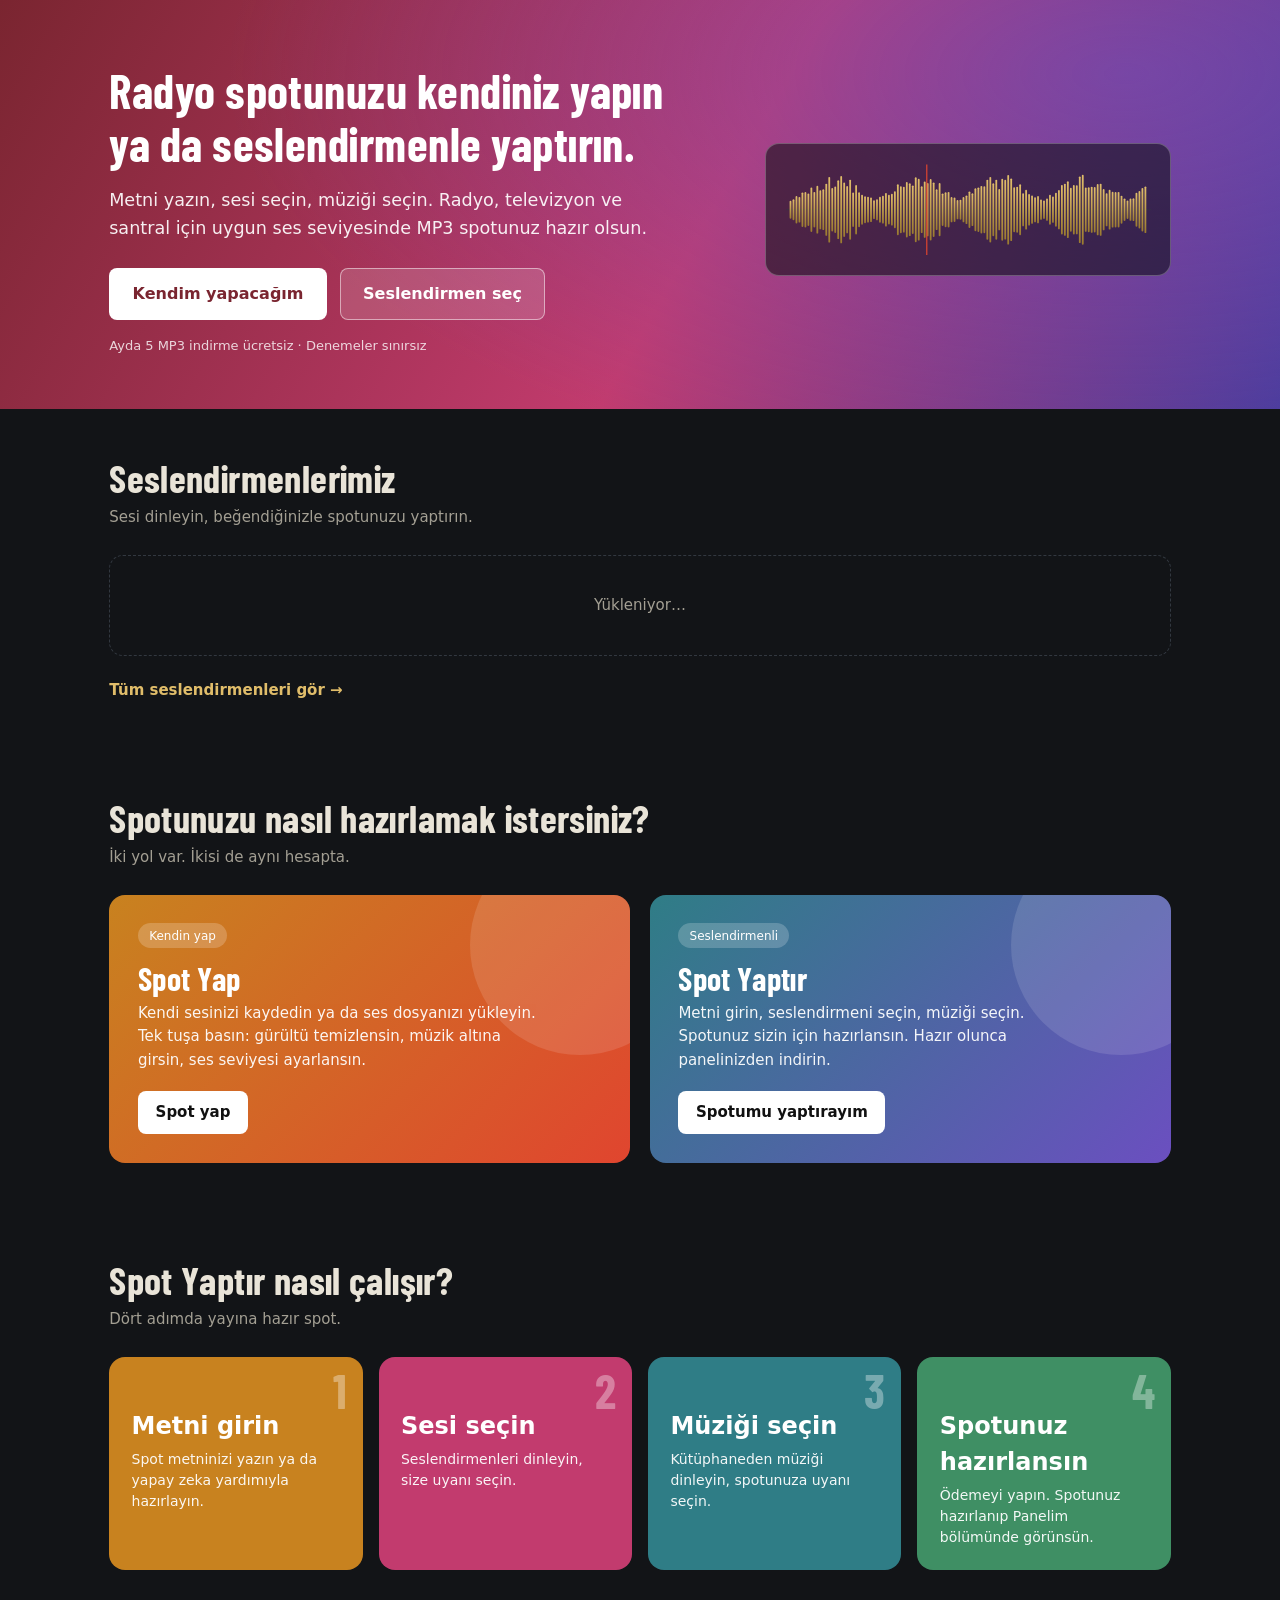
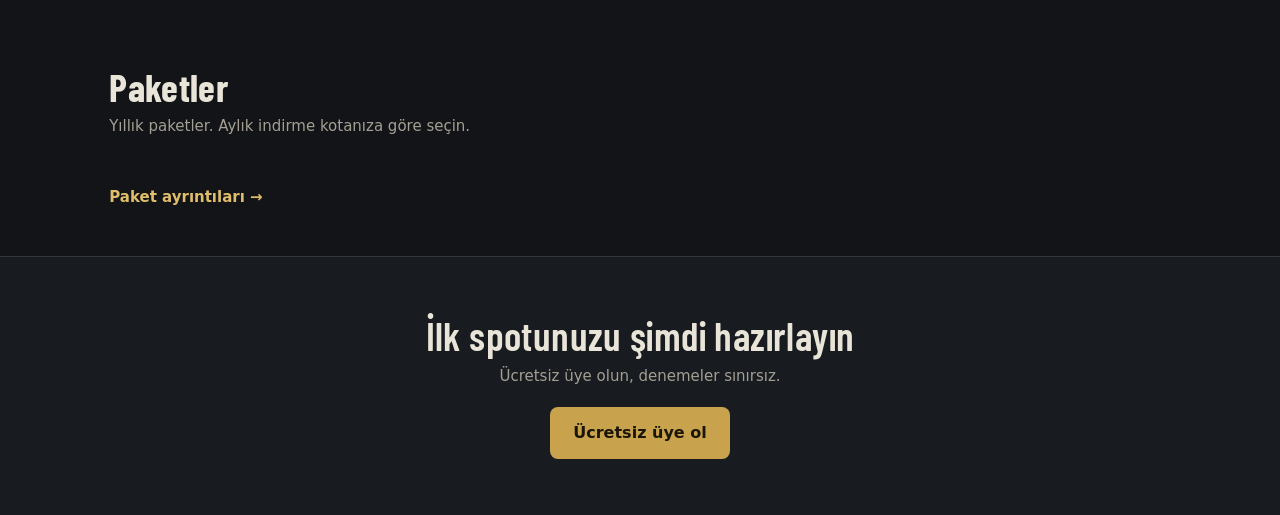
==== commit ba29559b: "Add files via upload" ====
--- a/index.html
+++ b/index.html
@@ -1,4 +1,4 @@
-<!doctype html><html lang="tr"><head><meta charset="utf-8"><meta name="viewport" content="width=device-width,initial-scale=1,viewport-fit=cover"><link rel="preconnect" href="https://fonts.googleapis.com"><link rel="stylesheet" href="https://fonts.googleapis.com/css2?family=Barlow+Condensed:wght@500;600;700&family=Inter:wght@400;450;500;600;650&display=swap&subset=latin-ext"><link rel="stylesheet" href="css/stil.css?v=91"><link rel="stylesheet" href="css/vitrin.css?v=91"><link rel="stylesheet" href="css/mobil.css?v=91"><link rel="icon" href="data:image/svg+xml,%3Csvg xmlns=%27http://www.w3.org/2000/svg%27 viewBox=%270 0 40 40%27%3E%3Ccircle cx=%2720%27 cy=%2720%27 r=%2720%27 fill=%27%23e03a2c%27/%3E%3Cg fill=%27%23fff%27%3E%3Crect x=%278%27 y=%2716.5%27 width=%272.6%27 height=%277%27 rx=%271.3%27/%3E%3Crect x=%2712.6%27 y=%2712%27 width=%272.6%27 height=%2716%27 rx=%271.3%27/%3E%3Crect x=%2717.2%27 y=%278.5%27 width=%272.6%27 height=%2723%27 rx=%271.3%27/%3E%3Crect x=%2721.8%27 y=%2714%27 width=%272.6%27 height=%2712%27 rx=%271.3%27/%3E%3Crect x=%2726.4%27 y=%2710.5%27 width=%272.6%27 height=%2719%27 rx=%271.3%27/%3E%3Crect x=%2731%27 y=%2716%27 width=%272.6%27 height=%278%27 rx=%271.3%27/%3E%3C/g%3E%3C/svg%3E"><link rel="manifest" href="manifest.webmanifest"><meta name="theme-color" content="#0e1116"><meta name="mobile-web-app-capable" content="yes"><meta name="apple-mobile-web-app-capable" content="yes"><meta name="apple-mobile-web-app-title" content="Ses Efekti"><meta name="apple-mobile-web-app-status-bar-style" content="black-translucent"><link rel="apple-touch-icon" href="img/apple-touch-icon.png"><meta name="description" content="Radyo spotu, TV spotu ve santral anonsu: kendiniz yapın ya da seslendirmen seçip yaptırın. Müzik ve ses seviyesi hazır, MP3 olarak indirin."><title>Ses Efekti Spot Stüdyo — Radyo spotu, TV spotu, santral anonsu</title></head><body class="vitrin">
+<!doctype html><html lang="tr"><head><meta charset="utf-8"><meta name="viewport" content="width=device-width,initial-scale=1,viewport-fit=cover"><link rel="preconnect" href="https://fonts.googleapis.com"><link rel="stylesheet" href="https://fonts.googleapis.com/css2?family=Barlow+Condensed:wght@500;600;700&family=Inter:wght@400;450;500;600;650&display=swap&subset=latin-ext"><link rel="stylesheet" href="css/stil.css?v=92"><link rel="stylesheet" href="css/vitrin.css?v=92"><link rel="stylesheet" href="css/mobil.css?v=92"><link rel="icon" href="data:image/svg+xml,%3Csvg xmlns=%27http://www.w3.org/2000/svg%27 viewBox=%270 0 40 40%27%3E%3Ccircle cx=%2720%27 cy=%2720%27 r=%2720%27 fill=%27%23e03a2c%27/%3E%3Cg fill=%27%23fff%27%3E%3Crect x=%278%27 y=%2716.5%27 width=%272.6%27 height=%277%27 rx=%271.3%27/%3E%3Crect x=%2712.6%27 y=%2712%27 width=%272.6%27 height=%2716%27 rx=%271.3%27/%3E%3Crect x=%2717.2%27 y=%278.5%27 width=%272.6%27 height=%2723%27 rx=%271.3%27/%3E%3Crect x=%2721.8%27 y=%2714%27 width=%272.6%27 height=%2712%27 rx=%271.3%27/%3E%3Crect x=%2726.4%27 y=%2710.5%27 width=%272.6%27 height=%2719%27 rx=%271.3%27/%3E%3Crect x=%2731%27 y=%2716%27 width=%272.6%27 height=%278%27 rx=%271.3%27/%3E%3C/g%3E%3C/svg%3E"><link rel="manifest" href="manifest.webmanifest"><meta name="theme-color" content="#0e1116"><meta name="mobile-web-app-capable" content="yes"><meta name="apple-mobile-web-app-capable" content="yes"><meta name="apple-mobile-web-app-title" content="Ses Efekti"><meta name="apple-mobile-web-app-status-bar-style" content="black-translucent"><link rel="apple-touch-icon" href="img/apple-touch-icon.png"><meta name="description" content="Radyo spotu, TV spotu ve santral anonsu: kendiniz yapın ya da seslendirmen seçip yaptırın. Müzik ve ses seviyesi hazır, MP3 olarak indirin."><title>Ses Efekti Spot Stüdyo — Radyo spotu, TV spotu, santral anonsu</title></head><body class="vitrin">
 <div id="ustyer"></div>
 <div class="vHero"><div class="vIc"><div>
 <h1>Radyo spotunuzu kendiniz yapın ya da seslendirmenle yaptırın.</h1>
@@ -25,7 +25,7 @@
 <div class="vAk vA4"><div class="n">4</div><h4>Spotunuz hazırlansın</h4><p>Ödemeyi yapın. Spotunuz hazırlanıp Panelim bölümünde görünsün.</p></div>
 </div></section>
 
-<section class="vBand"><h2>Paketler</h2><p class="vAlt2">Ücretsiz başlayın, ihtiyacınız büyüyünce Pro’ya geçin.</p>
+<section class="vBand"><h2>Paketler</h2><p class="vAlt2">Yıllık paketler. Aylık indirme kotanıza göre seçin.</p>
 <div class="vPk" id="vPaket"></div><a class="vTum" href="paketler">Paket ayrıntıları →</a></section>
 
 <section class="vSon"><h2>İlk spotunuzu şimdi hazırlayın</h2><p>Ücretsiz üye olun, denemeler sınırsız.</p><a class="vBtn altin" href="./#kayit">Ücretsiz üye ol</a></section>
@@ -41,9 +41,9 @@
 <div class="hata" id="hata"></div>
 <button class="btn ana gonder" id="gonder">Giriş yap</button>
 <p class="gdeg" id="gDeg">Hesabınız yok mu? <a href="#" id="sk-kayit">Ücretsiz üye olun</a></p>
-<p class="gnot">Ücretsiz üyelikte ayda 5 MP3 indirme hakkı vardır. Denemeler sınırsızdır.</p>
+<p class="gnot">Ücretsiz üyelikte deneme amaçlı sınırlı MP3 indirme hakkı vardır. Denemeler sınırsızdır.</p>
 </form></div></div>
-<script src="js/vendor/supabase.js"></script><script src="js/config.js?v=91"></script><script src="js/veri.js?v=91"></script><script src="js/dil.js?v=91"></script><script src="js/ortak.js?v=91"></script><script src="js/vitrin.js?v=91"></script>
+<script src="js/vendor/supabase.js"></script><script src="js/config.js?v=92"></script><script src="js/veri.js?v=92"></script><script src="js/dil.js?v=92"></script><script src="js/ortak.js?v=92"></script><script src="js/vitrin.js?v=92"></script>
 <script>
 (async function(){
  var o=await Veri.oturum(); await ustCubuk('',o);
@@ -61,15 +61,13 @@
  $('#f').onsubmit=async function(e){e.preventDefault();$('#hata').textContent='';$('#gonder').disabled=true;
   try{ var tel=telTemizle($('#tel').value); if(kayit&&tel===null) throw new Error('Telefon numarasını 05XX XXX XX XX biçiminde yazın ya da boş bırakın.');
    if(kayit) await Veri.kayit($('#eposta').value.trim(),$('#sifre').value,$('#ad').value.trim(),tel||''); else await Veri.giris($('#eposta').value.trim(),$('#sifre').value);
-   var nx=new URLSearchParams(location.search).get('next'); location.href=(nx&&/^(spot-yaptir|seslendirmenler|paket-programlar)(\?[\w=&.%-]*)?$/.test(nx))?nx:'studyo'; }
+   var nx=new URLSearchParams(location.search).get('next'); location.href=(nx&&/^(spot-yaptir|seslendirmenler|paket-programlar|seslendirmen)(\?[\w=&.%-]*)?$/.test(nx))?nx:'studyo'; }
   catch(x){$('#hata').textContent=x.message;} $('#gonder').disabled=false;};
  /* Seslendirmen kartları */
  Vitrin.ozet($('#vSesler'),6);
  /* Paketler: yönetim panelindeki ayarlardan */
- try{ var A=await Veri.ayarlar(); function lim(v){ return (+v>0)?('Ayda '+(+v)+' MP3 indirme'):'Sınırsız MP3 indirme'; }
-  $('#vPaket').innerHTML='<div class="kart"><h3>'+esc(A.paket_ucretsiz_ad||'Ücretsiz')+'</h3><div class="fy">0 TL</div><ul><li>'+lim(A.ucretsiz_indirme_limiti)+'</li><li>Sınırsız deneme</li><li>Otomatik spot ve stüdyo</li></ul></div>'+
-  '<div class="kart on"><h3>'+esc(A.paket_aylik_ad||'Pro Aylık')+'</h3><div class="fy">'+Number(A.pro_aylik_fiyat).toLocaleString('tr-TR')+' TL <small>/ ay</small></div><ul><li>'+lim(A.pro_aylik_limit)+'</li><li>Yapay zeka metin desteği</li><li>Otomatik spot ve stüdyo</li></ul></div>'+
-  '<div class="kart"><h3>'+esc(A.paket_yillik_ad||'Pro Yıllık')+'</h3><div class="fy">'+Number(A.pro_yillik_fiyat).toLocaleString('tr-TR')+' TL <small>/ yıl</small></div><ul><li>'+lim(A.pro_yillik_limit)+'</li><li>Yapay zeka metin desteği</li><li>Otomatik spot ve stüdyo</li></ul></div>';
+ try{ var A=await Veri.ayarlar(), PL=Veri.planListesi(A);
+  $('#vPaket').innerHTML=PL.map(function(x,n){ var fy=x.k==='ucretsiz'?'0 TL':Number(x.fiyat).toLocaleString('tr-TR')+' TL <small>/ yıl</small>'; return '<div class="kart'+(x.k==='standart'?' on':'')+'"><h3>'+esc(x.ad)+'</h3><div class="fy">'+fy+'</div><ul>'+x.md.slice(0,3).map(function(m){return '<li>'+esc(m)+'</li>';}).join('')+'</ul></div>'; }).join('');
  }catch(e){ $('#vPaket').innerHTML=''; }
 })();
 </script></body></html>
--- a/css/stil.css
+++ b/css/stil.css
@@ -80,3 +80,4 @@
 
 .ust .logo,.ust nav a{white-space:nowrap}.ust .logo{flex-shrink:0}
 @media(min-width:821px){.ust{flex-wrap:wrap}.ust nav{flex-wrap:wrap;min-width:0}}
+@media(min-width:821px){.ust nav:has(a:nth-child(7)){order:3;flex:1 1 100%;gap:1.4rem;padding-top:.5rem;margin-top:.2rem;border-top:1px solid var(--cizgi)}}
--- a/css/vitrin.css
+++ b/css/vitrin.css
@@ -30,7 +30,7 @@
 .vAk h4{font-size:1.5rem;font-weight:700;margin:1.8rem 0 .3rem;color:#fff}.vAk p{font-size:14px;opacity:.94;line-height:1.5}
 .vA1{background:#c8821f}.vA2{background:#c23b6e}.vA3{background:#2f7d86}.vA4{background:#3f8f64}
 /* paketler */
-.vPk{display:grid;grid-template-columns:repeat(3,1fr);gap:1rem}
+.vPk{display:grid;grid-template-columns:repeat(4,1fr);gap:1rem}
 .vPk .kart h3{font-size:1.5rem;margin-bottom:.2rem}.vPk .fy{font:700 1.9rem 'Barlow Condensed',sans-serif;margin:.4rem 0}.vPk .fy small{font:400 13px Inter,sans-serif;color:var(--sol)}
 .vPk .kart.on{border-color:var(--pirinc)}.vPk li{list-style:none;color:var(--sol);font-size:14px;padding:.15rem 0}.vPk ul{padding:0;margin:.6rem 0 0}
 .vSon{text-align:center;padding:3.5rem 1.2rem;background:var(--y1);border-top:1px solid var(--cizgi)}
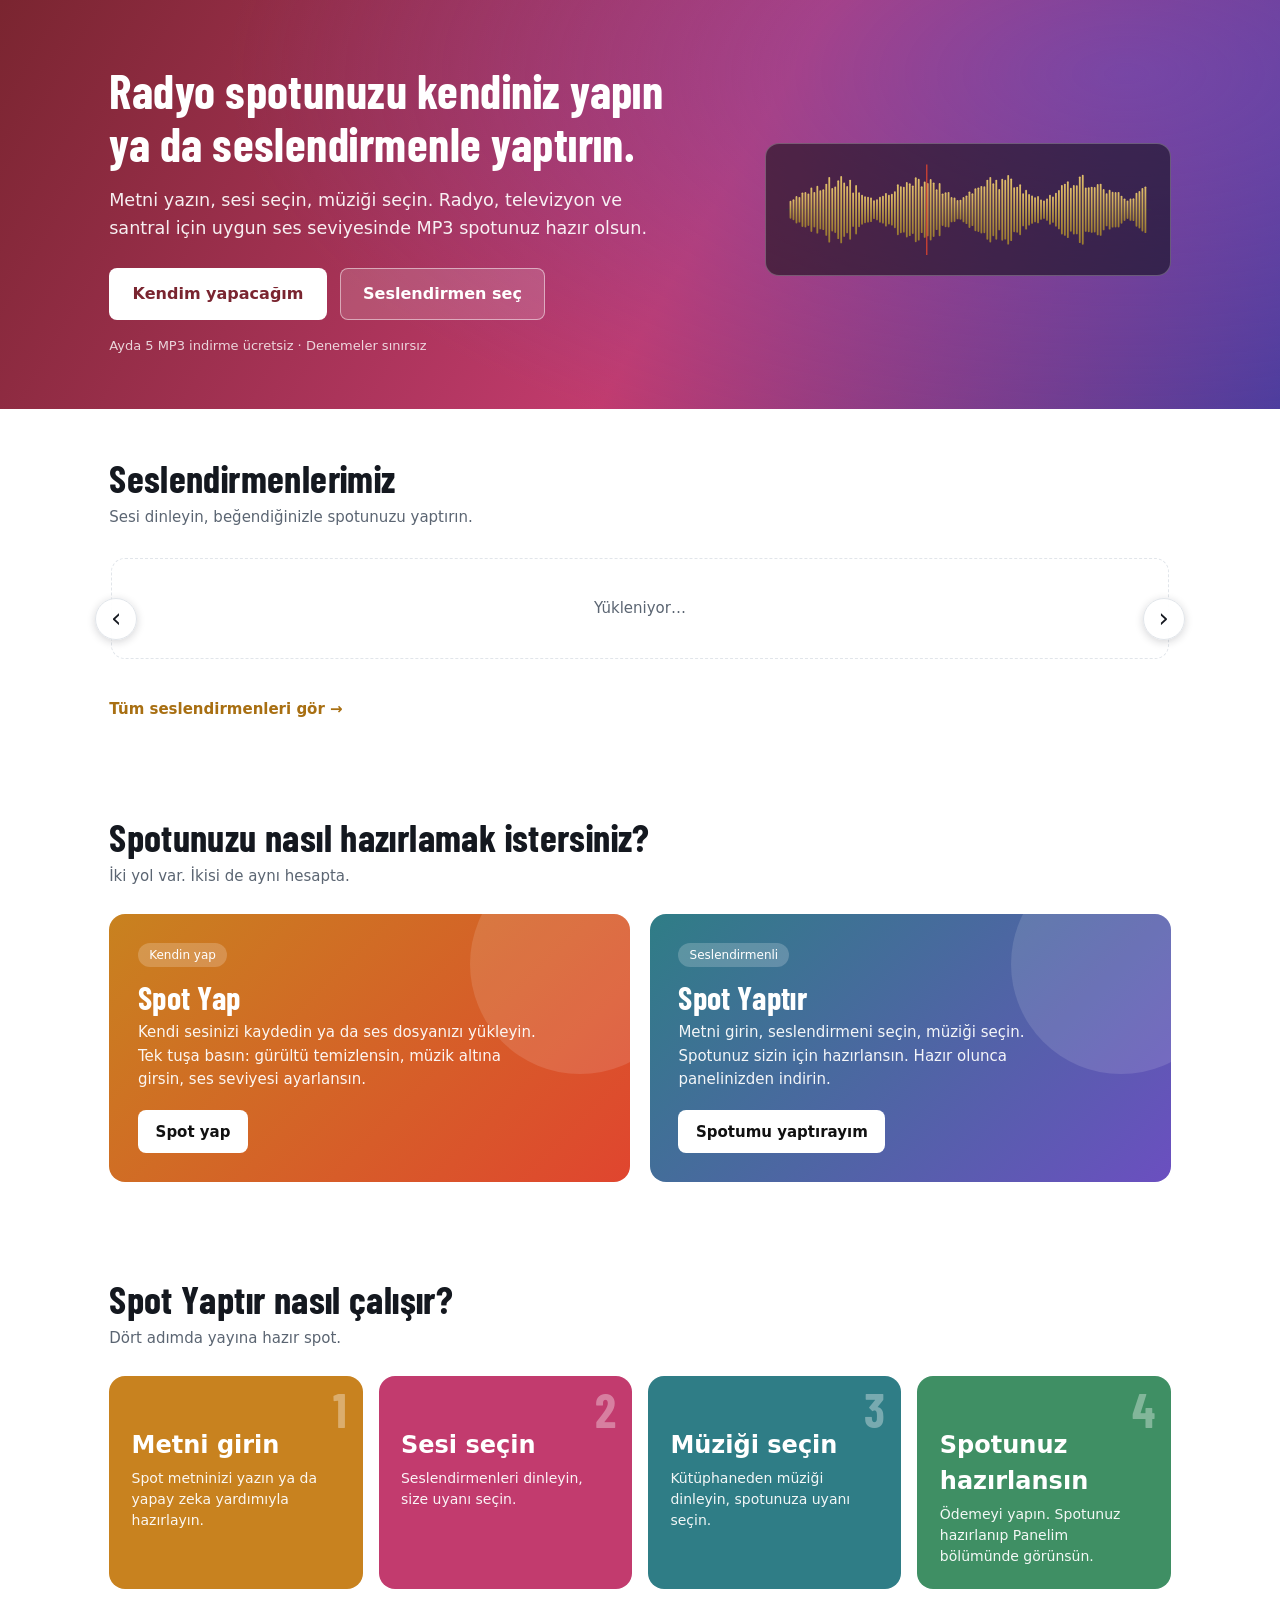
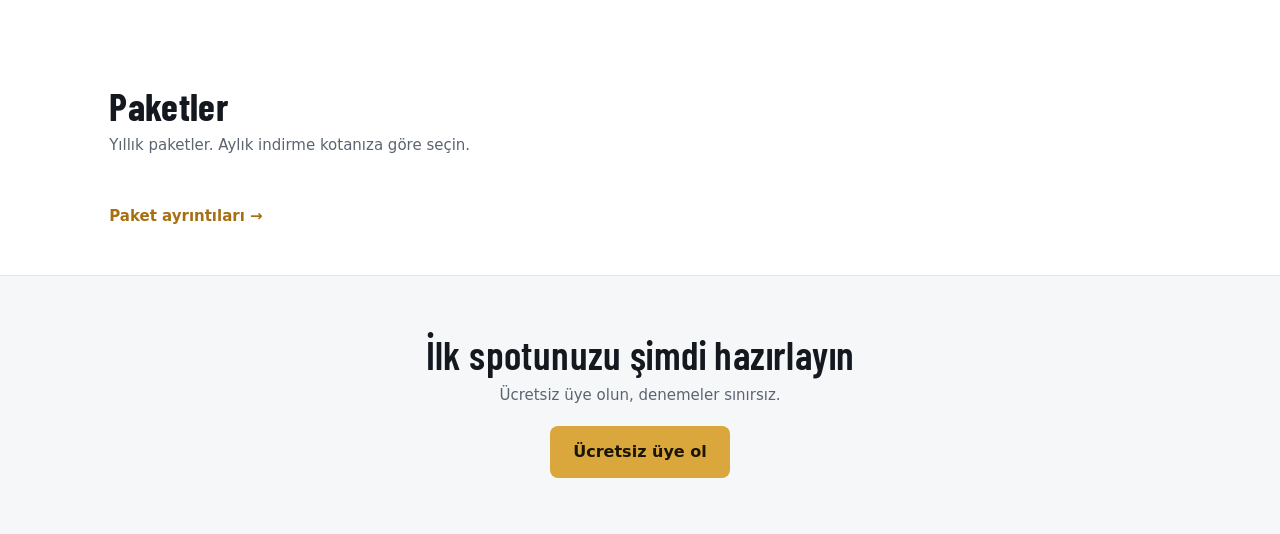
==== commit 9124032f: "Add files via upload" ====
--- a/index.html
+++ b/index.html
@@ -1,4 +1,4 @@
-<!doctype html><html lang="tr"><head><meta charset="utf-8"><meta name="viewport" content="width=device-width,initial-scale=1,viewport-fit=cover"><link rel="preconnect" href="https://fonts.googleapis.com"><link rel="stylesheet" href="https://fonts.googleapis.com/css2?family=Barlow+Condensed:wght@500;600;700&family=Inter:wght@400;450;500;600;650&display=swap&subset=latin-ext"><link rel="stylesheet" href="css/stil.css?v=92"><link rel="stylesheet" href="css/vitrin.css?v=92"><link rel="stylesheet" href="css/mobil.css?v=92"><link rel="icon" href="data:image/svg+xml,%3Csvg xmlns=%27http://www.w3.org/2000/svg%27 viewBox=%270 0 40 40%27%3E%3Ccircle cx=%2720%27 cy=%2720%27 r=%2720%27 fill=%27%23e03a2c%27/%3E%3Cg fill=%27%23fff%27%3E%3Crect x=%278%27 y=%2716.5%27 width=%272.6%27 height=%277%27 rx=%271.3%27/%3E%3Crect x=%2712.6%27 y=%2712%27 width=%272.6%27 height=%2716%27 rx=%271.3%27/%3E%3Crect x=%2717.2%27 y=%278.5%27 width=%272.6%27 height=%2723%27 rx=%271.3%27/%3E%3Crect x=%2721.8%27 y=%2714%27 width=%272.6%27 height=%2712%27 rx=%271.3%27/%3E%3Crect x=%2726.4%27 y=%2710.5%27 width=%272.6%27 height=%2719%27 rx=%271.3%27/%3E%3Crect x=%2731%27 y=%2716%27 width=%272.6%27 height=%278%27 rx=%271.3%27/%3E%3C/g%3E%3C/svg%3E"><link rel="manifest" href="manifest.webmanifest"><meta name="theme-color" content="#0e1116"><meta name="mobile-web-app-capable" content="yes"><meta name="apple-mobile-web-app-capable" content="yes"><meta name="apple-mobile-web-app-title" content="Ses Efekti"><meta name="apple-mobile-web-app-status-bar-style" content="black-translucent"><link rel="apple-touch-icon" href="img/apple-touch-icon.png"><meta name="description" content="Radyo spotu, TV spotu ve santral anonsu: kendiniz yapın ya da seslendirmen seçip yaptırın. Müzik ve ses seviyesi hazır, MP3 olarak indirin."><title>Ses Efekti Spot Stüdyo — Radyo spotu, TV spotu, santral anonsu</title></head><body class="vitrin">
+<!doctype html><html lang="tr"><head><meta charset="utf-8"><meta name="viewport" content="width=device-width,initial-scale=1,viewport-fit=cover"><link rel="preconnect" href="https://fonts.googleapis.com"><link rel="stylesheet" href="https://fonts.googleapis.com/css2?family=Barlow+Condensed:wght@500;600;700&family=Inter:wght@400;450;500;600;650&display=swap&subset=latin-ext"><link rel="stylesheet" href="css/stil.css?v=93"><link rel="stylesheet" href="css/vitrin.css?v=93"><link rel="stylesheet" href="css/mobil.css?v=93"><link rel="icon" href="data:image/svg+xml,%3Csvg xmlns=%27http://www.w3.org/2000/svg%27 viewBox=%270 0 40 40%27%3E%3Ccircle cx=%2720%27 cy=%2720%27 r=%2720%27 fill=%27%23e03a2c%27/%3E%3Cg fill=%27%23fff%27%3E%3Crect x=%278%27 y=%2716.5%27 width=%272.6%27 height=%277%27 rx=%271.3%27/%3E%3Crect x=%2712.6%27 y=%2712%27 width=%272.6%27 height=%2716%27 rx=%271.3%27/%3E%3Crect x=%2717.2%27 y=%278.5%27 width=%272.6%27 height=%2723%27 rx=%271.3%27/%3E%3Crect x=%2721.8%27 y=%2714%27 width=%272.6%27 height=%2712%27 rx=%271.3%27/%3E%3Crect x=%2726.4%27 y=%2710.5%27 width=%272.6%27 height=%2719%27 rx=%271.3%27/%3E%3Crect x=%2731%27 y=%2716%27 width=%272.6%27 height=%278%27 rx=%271.3%27/%3E%3C/g%3E%3C/svg%3E"><link rel="manifest" href="manifest.webmanifest"><meta name="theme-color" content="#0e1116"><meta name="mobile-web-app-capable" content="yes"><meta name="apple-mobile-web-app-capable" content="yes"><meta name="apple-mobile-web-app-title" content="Ses Efekti"><meta name="apple-mobile-web-app-status-bar-style" content="black-translucent"><link rel="apple-touch-icon" href="img/apple-touch-icon.png"><meta name="description" content="Radyo spotu, TV spotu ve santral anonsu: kendiniz yapın ya da seslendirmen seçip yaptırın. Müzik ve ses seviyesi hazır, MP3 olarak indirin."><title>Ses Efekti Spot Stüdyo — Radyo spotu, TV spotu, santral anonsu</title></head><body class="vitrin">
 <div id="ustyer"></div>
 <div class="vHero"><div class="vIc"><div>
 <h1>Radyo spotunuzu kendiniz yapın ya da seslendirmenle yaptırın.</h1>
@@ -8,7 +8,7 @@
 </div><div class="vDalga"><svg viewBox="0 0 612 160" role="img" aria-label="Ses dalgası örneği"><defs><linearGradient id="g" x1="0" y1="0" x2="0" y2="1"><stop offset="0" stop-color="#e0bd6a"/><stop offset="1" stop-color="#9a7a30"/></linearGradient></defs><line x1="0" y1="80" x2="612" y2="80" stroke="#323840"/><rect x="6" y="65.0" width="3" height="30.0" rx="1.5" fill="url(#g)"/><rect x="11" y="62.6" width="3" height="34.9" rx="1.5" fill="url(#g)"/><rect x="16" y="57.2" width="3" height="45.7" rx="1.5" fill="url(#g)"/><rect x="21" y="58.5" width="3" height="43.1" rx="1.5" fill="url(#g)"/><rect x="26" y="51.0" width="3" height="57.9" rx="1.5" fill="url(#g)"/><rect x="31" y="50.3" width="3" height="59.4" rx="1.5" fill="url(#g)"/><rect x="36" y="52.9" width="3" height="54.2" rx="1.5" fill="url(#g)"/><rect x="41" y="42.8" width="3" height="74.5" rx="1.5" fill="url(#g)"/><rect x="46" y="50.2" width="3" height="59.5" rx="1.5" fill="url(#g)"/><rect x="51" y="40.0" width="3" height="80.0" rx="1.5" fill="url(#g)"/><rect x="56" y="47.2" width="3" height="65.6" rx="1.5" fill="url(#g)"/><rect x="61" y="45.8" width="3" height="68.4" rx="1.5" fill="url(#g)"/><rect x="66" y="36.4" width="3" height="87.3" rx="1.5" fill="url(#g)"/><rect x="71" y="25.0" width="3" height="110.0" rx="1.5" fill="url(#g)"/><rect x="76" y="43.7" width="3" height="72.7" rx="1.5" fill="url(#g)"/><rect x="81" y="41.1" width="3" height="77.8" rx="1.5" fill="url(#g)"/><rect x="86" y="30.8" width="3" height="98.4" rx="1.5" fill="url(#g)"/><rect x="91" y="23.6" width="3" height="112.8" rx="1.5" fill="url(#g)"/><rect x="96" y="34.5" width="3" height="91.1" rx="1.5" fill="url(#g)"/><rect x="101" y="40.4" width="3" height="79.2" rx="1.5" fill="url(#g)"/><rect x="106" y="29.7" width="3" height="100.6" rx="1.5" fill="url(#g)"/><rect x="111" y="51.1" width="3" height="57.8" rx="1.5" fill="url(#g)"/><rect x="116" y="38.6" width="3" height="82.9" rx="1.5" fill="url(#g)"/><rect x="121" y="50.7" width="3" height="58.6" rx="1.5" fill="url(#g)"/><rect x="126" y="55.0" width="3" height="50.0" rx="1.5" fill="url(#g)"/><rect x="131" y="57.5" width="3" height="45.1" rx="1.5" fill="url(#g)"/><rect x="136" y="58.4" width="3" height="43.2" rx="1.5" fill="url(#g)"/><rect x="141" y="59.4" width="3" height="41.3" rx="1.5" fill="url(#g)"/><rect x="146" y="64.3" width="3" height="31.4" rx="1.5" fill="url(#g)"/><rect x="151" y="62.3" width="3" height="35.4" rx="1.5" fill="url(#g)"/><rect x="156" y="58.3" width="3" height="43.4" rx="1.5" fill="url(#g)"/><rect x="161" y="56.6" width="3" height="46.7" rx="1.5" fill="url(#g)"/><rect x="166" y="51.8" width="3" height="56.4" rx="1.5" fill="url(#g)"/><rect x="171" y="55.1" width="3" height="49.7" rx="1.5" fill="url(#g)"/><rect x="176" y="53.3" width="3" height="53.3" rx="1.5" fill="url(#g)"/><rect x="181" y="49.0" width="3" height="62.0" rx="1.5" fill="url(#g)"/><rect x="186" y="37.5" width="3" height="85.1" rx="1.5" fill="url(#g)"/><rect x="191" y="40.6" width="3" height="78.7" rx="1.5" fill="url(#g)"/><rect x="196" y="41.6" width="3" height="76.7" rx="1.5" fill="url(#g)"/><rect x="201" y="33.6" width="3" height="92.8" rx="1.5" fill="url(#g)"/><rect x="206" y="35.8" width="3" height="88.3" rx="1.5" fill="url(#g)"/><rect x="211" y="39.2" width="3" height="81.5" rx="1.5" fill="url(#g)"/><rect x="216" y="25.6" width="3" height="108.8" rx="1.5" fill="url(#g)"/><rect x="221" y="28.2" width="3" height="103.6" rx="1.5" fill="url(#g)"/><rect x="226" y="40.8" width="3" height="78.4" rx="1.5" fill="url(#g)"/><rect x="231" y="32.9" width="3" height="94.3" rx="1.5" fill="url(#g)"/><rect x="236" y="35.3" width="3" height="89.3" rx="1.5" fill="url(#g)"/><rect x="241" y="28.7" width="3" height="102.7" rx="1.5" fill="url(#g)"/><rect x="246" y="34.3" width="3" height="91.3" rx="1.5" fill="url(#g)"/><rect x="251" y="45.8" width="3" height="68.3" rx="1.5" fill="url(#g)"/><rect x="256" y="35.4" width="3" height="89.1" rx="1.5" fill="url(#g)"/><rect x="261" y="52.7" width="3" height="54.5" rx="1.5" fill="url(#g)"/><rect x="266" y="50.8" width="3" height="58.4" rx="1.5" fill="url(#g)"/><rect x="271" y="50.2" width="3" height="59.5" rx="1.5" fill="url(#g)"/><rect x="276" y="58.8" width="3" height="42.4" rx="1.5" fill="url(#g)"/><rect x="281" y="59.7" width="3" height="40.7" rx="1.5" fill="url(#g)"/><rect x="286" y="63.8" width="3" height="32.3" rx="1.5" fill="url(#g)"/><rect x="291" y="63.2" width="3" height="33.6" rx="1.5" fill="url(#g)"/><rect x="296" y="58.8" width="3" height="42.4" rx="1.5" fill="url(#g)"/><rect x="301" y="56.0" width="3" height="48.0" rx="1.5" fill="url(#g)"/><rect x="306" y="49.4" width="3" height="61.2" rx="1.5" fill="url(#g)"/><rect x="311" y="52.4" width="3" height="55.1" rx="1.5" fill="url(#g)"/><rect x="316" y="44.1" width="3" height="71.9" rx="1.5" fill="url(#g)"/><rect x="321" y="42.6" width="3" height="74.7" rx="1.5" fill="url(#g)"/><rect x="326" y="40.2" width="3" height="79.6" rx="1.5" fill="url(#g)"/><rect x="331" y="40.5" width="3" height="78.9" rx="1.5" fill="url(#g)"/><rect x="336" y="29.7" width="3" height="100.6" rx="1.5" fill="url(#g)"/><rect x="341" y="25.1" width="3" height="109.8" rx="1.5" fill="url(#g)"/><rect x="346" y="35.6" width="3" height="88.9" rx="1.5" fill="url(#g)"/><rect x="351" y="29.7" width="3" height="100.6" rx="1.5" fill="url(#g)"/><rect x="356" y="45.4" width="3" height="69.2" rx="1.5" fill="url(#g)"/><rect x="361" y="28.1" width="3" height="103.8" rx="1.5" fill="url(#g)"/><rect x="366" y="29.9" width="3" height="100.2" rx="1.5" fill="url(#g)"/><rect x="371" y="21.7" width="3" height="116.7" rx="1.5" fill="url(#g)"/><rect x="376" y="27.5" width="3" height="105.0" rx="1.5" fill="url(#g)"/><rect x="381" y="42.2" width="3" height="75.6" rx="1.5" fill="url(#g)"/><rect x="386" y="41.4" width="3" height="77.2" rx="1.5" fill="url(#g)"/><rect x="391" y="37.5" width="3" height="85.1" rx="1.5" fill="url(#g)"/><rect x="396" y="52.2" width="3" height="55.6" rx="1.5" fill="url(#g)"/><rect x="401" y="46.6" width="3" height="66.7" rx="1.5" fill="url(#g)"/><rect x="406" y="53.5" width="3" height="53.0" rx="1.5" fill="url(#g)"/><rect x="411" y="56.3" width="3" height="47.4" rx="1.5" fill="url(#g)"/><rect x="416" y="59.0" width="3" height="42.1" rx="1.5" fill="url(#g)"/><rect x="421" y="57.2" width="3" height="45.6" rx="1.5" fill="url(#g)"/><rect x="426" y="63.0" width="3" height="33.9" rx="1.5" fill="url(#g)"/><rect x="431" y="64.5" width="3" height="31.0" rx="1.5" fill="url(#g)"/><rect x="436" y="61.3" width="3" height="37.4" rx="1.5" fill="url(#g)"/><rect x="441" y="55.1" width="3" height="49.9" rx="1.5" fill="url(#g)"/><rect x="446" y="58.0" width="3" height="44.0" rx="1.5" fill="url(#g)"/><rect x="451" y="51.5" width="3" height="57.0" rx="1.5" fill="url(#g)"/><rect x="456" y="47.1" width="3" height="65.7" rx="1.5" fill="url(#g)"/><rect x="461" y="38.5" width="3" height="83.0" rx="1.5" fill="url(#g)"/><rect x="466" y="36.3" width="3" height="87.4" rx="1.5" fill="url(#g)"/><rect x="471" y="32.4" width="3" height="95.2" rx="1.5" fill="url(#g)"/><rect x="476" y="43.3" width="3" height="73.5" rx="1.5" fill="url(#g)"/><rect x="481" y="38.6" width="3" height="82.9" rx="1.5" fill="url(#g)"/><rect x="486" y="38.8" width="3" height="82.4" rx="1.5" fill="url(#g)"/><rect x="491" y="24.1" width="3" height="111.8" rx="1.5" fill="url(#g)"/><rect x="496" y="21.4" width="3" height="117.2" rx="1.5" fill="url(#g)"/><rect x="501" y="42.9" width="3" height="74.1" rx="1.5" fill="url(#g)"/><rect x="506" y="42.4" width="3" height="75.2" rx="1.5" fill="url(#g)"/><rect x="511" y="41.4" width="3" height="77.3" rx="1.5" fill="url(#g)"/><rect x="516" y="42.1" width="3" height="75.9" rx="1.5" fill="url(#g)"/><rect x="521" y="37.0" width="3" height="86.0" rx="1.5" fill="url(#g)"/><rect x="526" y="36.3" width="3" height="87.5" rx="1.5" fill="url(#g)"/><rect x="531" y="45.3" width="3" height="69.3" rx="1.5" fill="url(#g)"/><rect x="536" y="52.2" width="3" height="55.7" rx="1.5" fill="url(#g)"/><rect x="541" y="46.6" width="3" height="66.7" rx="1.5" fill="url(#g)"/><rect x="546" y="50.0" width="3" height="60.0" rx="1.5" fill="url(#g)"/><rect x="551" y="50.4" width="3" height="59.3" rx="1.5" fill="url(#g)"/><rect x="556" y="50.2" width="3" height="59.5" rx="1.5" fill="url(#g)"/><rect x="561" y="56.5" width="3" height="46.9" rx="1.5" fill="url(#g)"/><rect x="566" y="61.1" width="3" height="37.8" rx="1.5" fill="url(#g)"/><rect x="571" y="64.6" width="3" height="30.8" rx="1.5" fill="url(#g)"/><rect x="576" y="61.4" width="3" height="37.3" rx="1.5" fill="url(#g)"/><rect x="581" y="60.9" width="3" height="38.2" rx="1.5" fill="url(#g)"/><rect x="586" y="51.6" width="3" height="56.8" rx="1.5" fill="url(#g)"/><rect x="591" y="48.6" width="3" height="62.8" rx="1.5" fill="url(#g)"/><rect x="596" y="43.4" width="3" height="73.1" rx="1.5" fill="url(#g)"/><rect x="601" y="40.9" width="3" height="78.2" rx="1.5" fill="url(#g)"/><line x1="236" y1="4" x2="236" y2="156" stroke="#e0452f" stroke-width="2"/></svg></div></div></div>
 
 <section class="vBand" id="seslendirmenler"><h2>Seslendirmenlerimiz</h2><p class="vAlt2">Sesi dinleyin, beğendiğinizle spotunuzu yaptırın.</p>
-<div class="vGrid" id="vSesler"><div class="vBos">Yükleniyor…</div></div>
+<div class="vSlW"><button type="button" class="vOk sol" aria-label="Geri">&#8249;</button><div class="vSlide" id="vSesler"><div class="vBos">Yükleniyor…</div></div><button type="button" class="vOk sag" aria-label="İleri">&#8250;</button></div>
 <a class="vTum" href="seslendirmenler">Tüm seslendirmenleri gör →</a></section>
 
 <section class="vBand"><h2>Spotunuzu nasıl hazırlamak istersiniz?</h2><p class="vAlt2">İki yol var. İkisi de aynı hesapta.</p>
@@ -43,7 +43,7 @@
 <p class="gdeg" id="gDeg">Hesabınız yok mu? <a href="#" id="sk-kayit">Ücretsiz üye olun</a></p>
 <p class="gnot">Ücretsiz üyelikte deneme amaçlı sınırlı MP3 indirme hakkı vardır. Denemeler sınırsızdır.</p>
 </form></div></div>
-<script src="js/vendor/supabase.js"></script><script src="js/config.js?v=92"></script><script src="js/veri.js?v=92"></script><script src="js/dil.js?v=92"></script><script src="js/ortak.js?v=92"></script><script src="js/vitrin.js?v=92"></script>
+<script src="js/vendor/supabase.js"></script><script src="js/config.js?v=93"></script><script src="js/veri.js?v=93"></script><script src="js/dil.js?v=93"></script><script src="js/ortak.js?v=93"></script><script src="js/vitrin.js?v=93"></script>
 <script>
 (async function(){
  var o=await Veri.oturum(); await ustCubuk('',o);
@@ -64,7 +64,7 @@
    var nx=new URLSearchParams(location.search).get('next'); location.href=(nx&&/^(spot-yaptir|seslendirmenler|paket-programlar|seslendirmen)(\?[\w=&.%-]*)?$/.test(nx))?nx:'studyo'; }
   catch(x){$('#hata').textContent=x.message;} $('#gonder').disabled=false;};
  /* Seslendirmen kartları */
- Vitrin.ozet($('#vSesler'),6);
+ Vitrin.ozet($('#vSesler'),12);
  /* Paketler: yönetim panelindeki ayarlardan */
  try{ var A=await Veri.ayarlar(), PL=Veri.planListesi(A);
   $('#vPaket').innerHTML=PL.map(function(x,n){ var fy=x.k==='ucretsiz'?'0 TL':Number(x.fiyat).toLocaleString('tr-TR')+' TL <small>/ yıl</small>'; return '<div class="kart'+(x.k==='standart'?' on':'')+'"><h3>'+esc(x.ad)+'</h3><div class="fy">'+fy+'</div><ul>'+x.md.slice(0,3).map(function(m){return '<li>'+esc(m)+'</li>';}).join('')+'</ul></div>'; }).join('');
--- a/css/vitrin.css
+++ b/css/vitrin.css
@@ -117,3 +117,40 @@
  .sp .izg2,.sp .izg3{grid-template-columns:1fr}
 }
 @media(max-width:820px){html:has(body.vitrin),body.vitrin{height:auto!important;overflow-y:visible!important}}
+
+/* V93 ana sayfa seslendirmen kaydırıcısı */
+.vSlW{position:relative}
+.vSlide{display:flex;gap:1rem;overflow-x:auto;scroll-snap-type:x mandatory;-webkit-overflow-scrolling:touch;scrollbar-width:none;padding:.2rem .1rem 1rem}
+.vSlide::-webkit-scrollbar{display:none}
+.vSlide>.bc{flex:0 0 280px;scroll-snap-align:start;min-width:0}
+.vSlide>.vBos{flex:1}
+.vOk{position:absolute;top:36%;z-index:2;width:42px;height:42px;border-radius:50%;border:1px solid var(--cizgi,#323840);background:#0e1116e6;color:#fff;font-size:26px;line-height:1;cursor:pointer;display:flex;align-items:center;justify-content:center;padding:0 0 3px}
+.vOk.sol{left:-14px}.vOk.sag{right:-14px}.vOk:disabled{opacity:.25;cursor:default}
+.vSlW.tek .vOk{display:none}
+@media(max-width:760px){.vSlide>.bc{flex-basis:76vw}.vOk{display:none}.sBaner .si,.sBaner h1,.sBaner p{min-width:0;max-width:100%;overflow-wrap:anywhere}}
+
+.sHizliW{background:var(--y1);border-bottom:1px solid var(--cizgi)}
+.sHizli{max-width:1100px;margin:0 auto;padding:.8rem 1.2rem;display:flex;gap:.6rem;flex-wrap:wrap}
+.sHizli .hz{border:1px solid var(--cizgi);background:transparent;color:var(--yazi);border-radius:8px;padding:.5rem .95rem;font-size:14px;cursor:pointer;font-family:inherit}
+.sHizli .hz.on{background:var(--pirinc);border-color:var(--pirinc);color:#1a1507;font-weight:600}
+@media(max-width:760px){.sHizli{flex-wrap:nowrap;overflow-x:auto;scrollbar-width:none}.sHizli::-webkit-scrollbar{display:none}.sHizli .hz{flex:none}.izg3{grid-template-columns:1fr!important}.sp .adim,.adim{min-width:0}}
+
+/* V93 açık (beyaz) kurumsal görünüm: yalnızca vitrin sayfaları */
+body.vitrin{--bg:#ffffff;--y1:#f6f7f9;--y2:#ffffff;--y3:#eceff3;--cizgi:#e1e5ea;--yazi:#14181f;--sol:#5b6572;--pirinc:#d9a73c;--pirinc2:#a86f12;--r:8px;color-scheme:light;background:var(--bg);color:var(--yazi)}
+html:has(body.vitrin){color-scheme:light;background:#fff}
+body.vitrin .ust{background:#fff;border-bottom:1px solid var(--cizgi)}
+body.vitrin .ust .sag a,body.vitrin .ust .sag button{color:var(--yazi)}
+body.vitrin .vBand.gri{background:var(--y1)}
+body.vitrin .bc{background:#fff;border:1px solid var(--cizgi);box-shadow:0 1px 3px rgba(20,24,31,.06)}
+body.vitrin .vBtn.altin{background:#d9a73c;color:#1a1507}
+body.vitrin .sHizli .hz.on,body.vitrin .sp .adim h3 b{background:#14181f;border-color:#14181f;color:#fff}
+body.vitrin .sFiltre .pn{box-shadow:0 12px 30px rgba(20,24,31,.14)}
+body.vitrin .sSec .sc.sec{background:rgba(20,24,31,.05);border-color:#14181f}
+body.vitrin .vOk{background:#fffffff2;color:#14181f;box-shadow:0 2px 8px rgba(20,24,31,.18)}
+body.vitrin .btn.birincil,body.vitrin button.btn:not(.kucuk){background:#14181f;color:#fff;border-color:#14181f}
+body.vitrin input,body.vitrin select,body.vitrin textarea{background:#fff;color:var(--yazi);border:1px solid #cdd3db}
+body.vitrin .bc .pb{background:#e6e9ee}
+body.vitrin .gm{background:rgba(20,24,31,.5)}
+body.vitrin .gm .kutu{background:#fff;color:var(--yazi)}
+@media(max-width:900px){.sp{grid-template-columns:minmax(0,1fr)!important}.sp>*{min-width:0}.sp .adim,.sp .izg3>*,.sp .izg2>*{min-width:0}.sp input,.sp select,.sp textarea{max-width:100%;min-width:0}}
+@media(max-width:700px){.sSec .sc{flex-wrap:wrap}.sSec .sc>div{flex:1 1 130px;min-width:0}}
